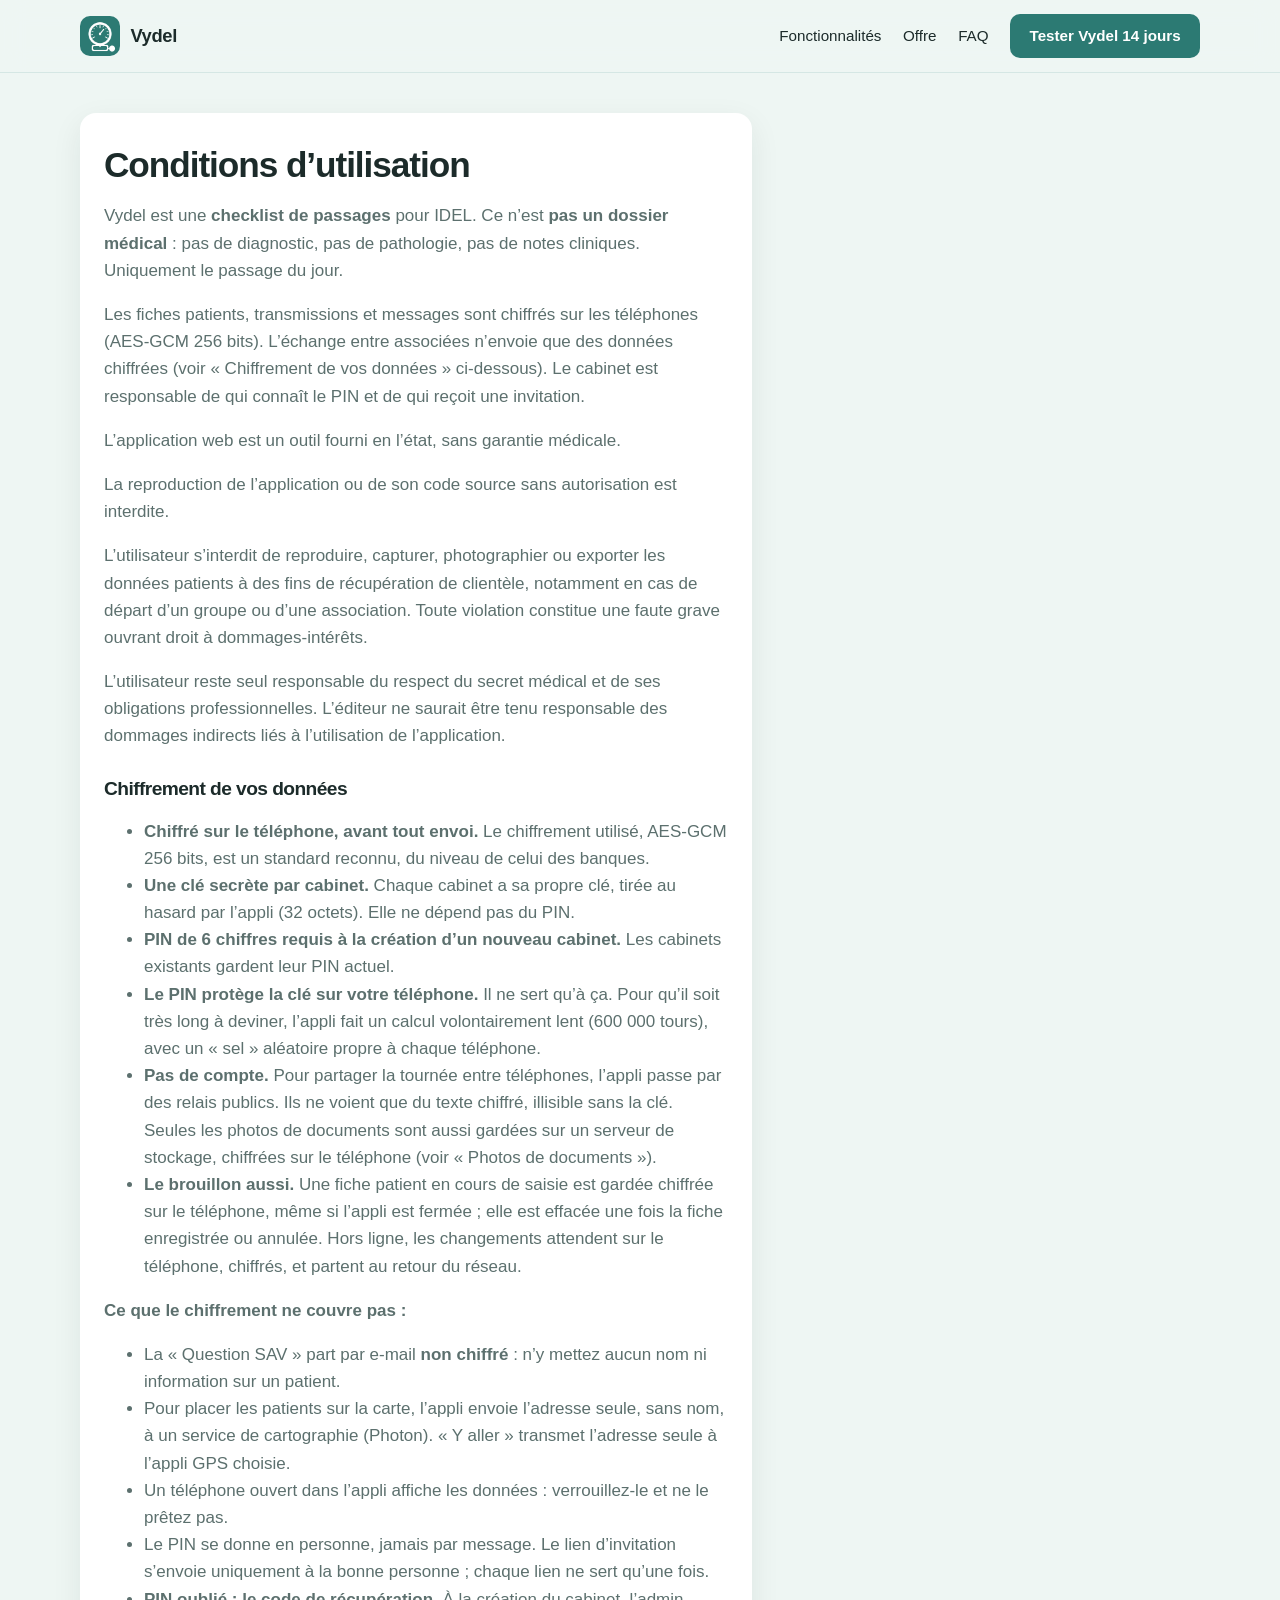
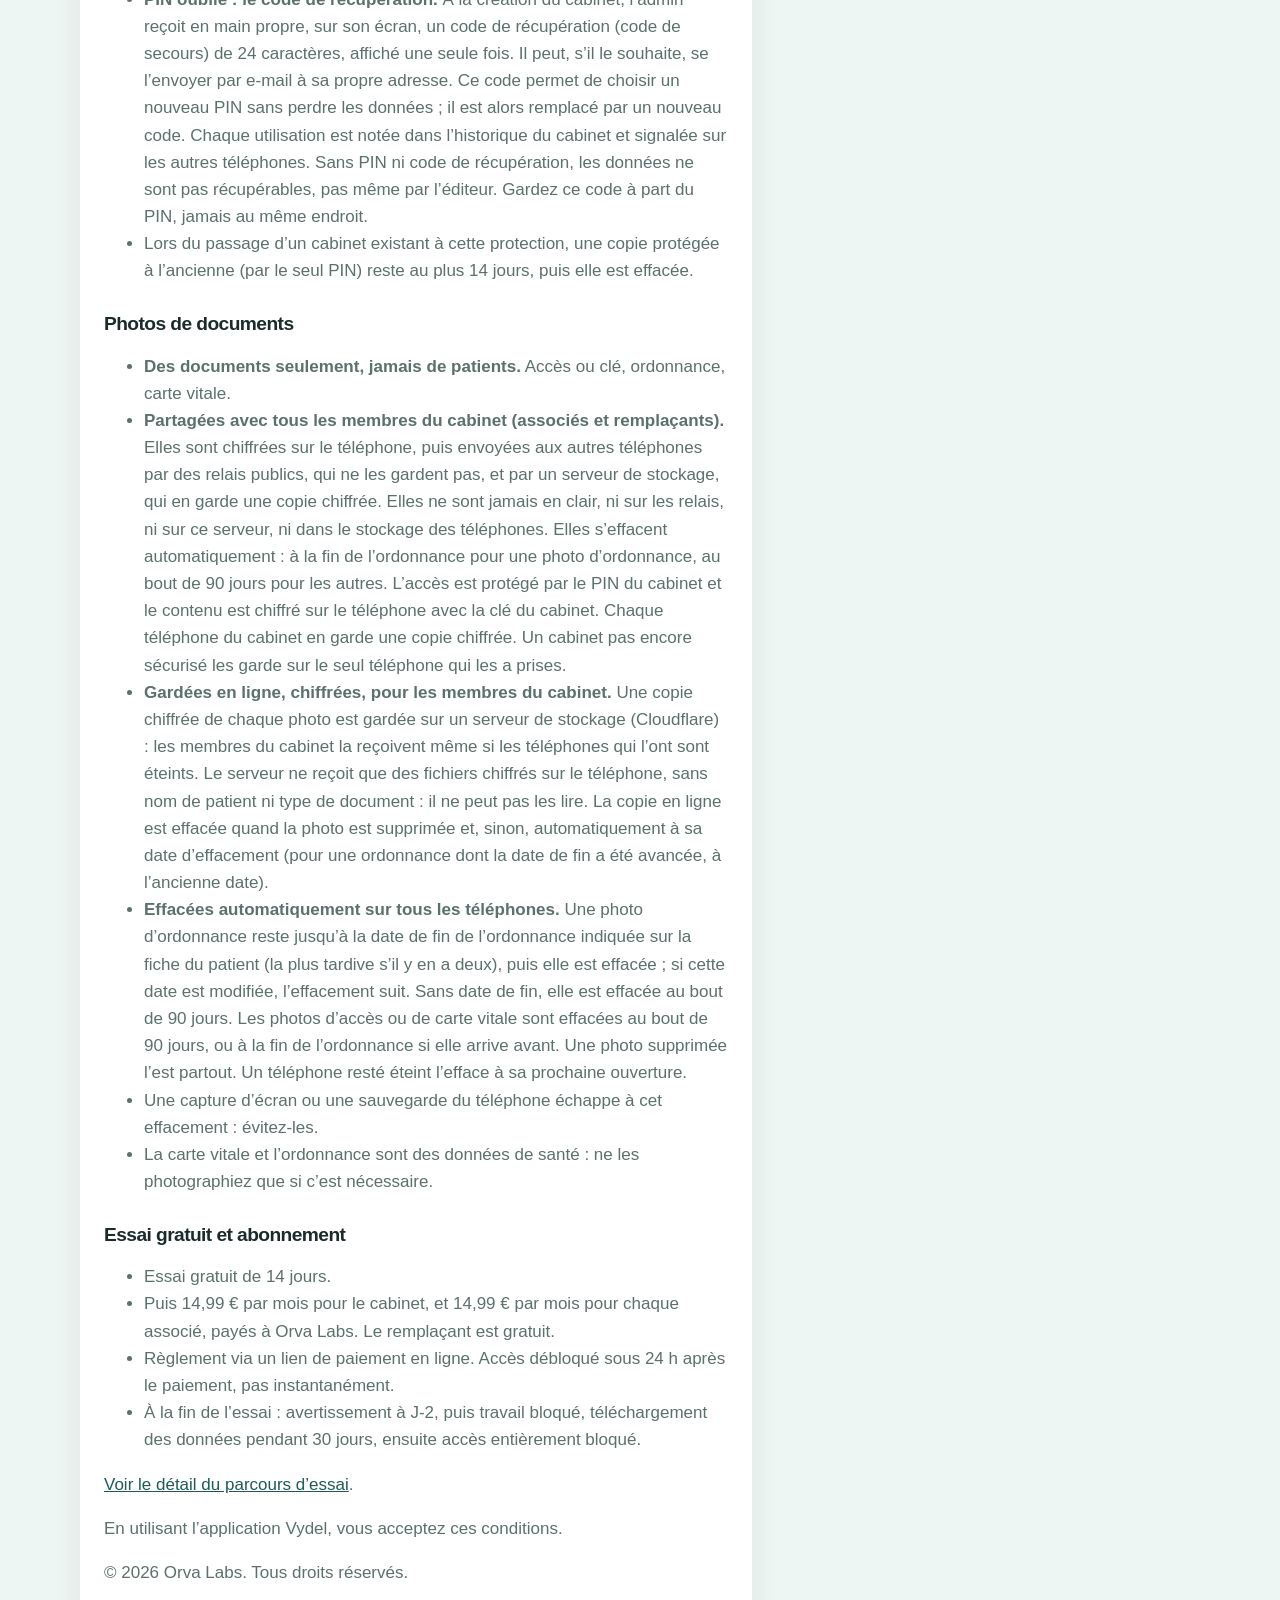
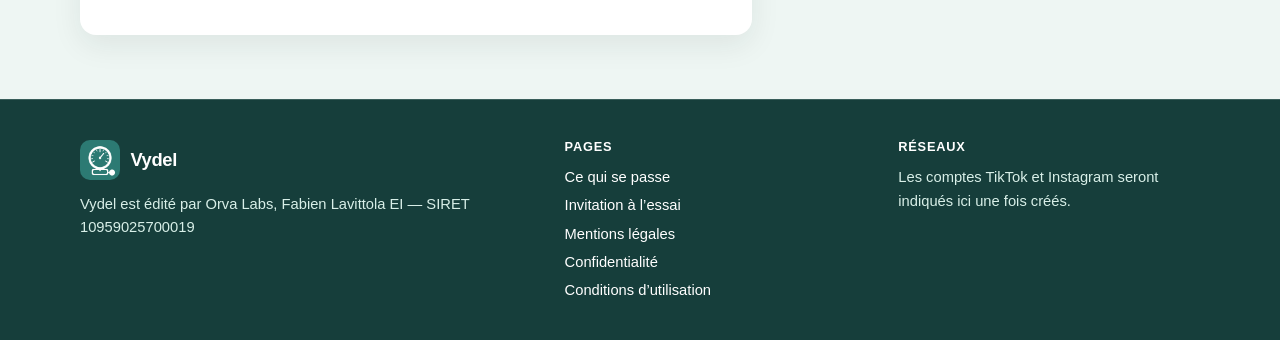
==== cgu.html @ 542b2cca "CGU : texte complet de l’appli (chiffrement, photos de documents) ; section essai/abonnement = offre" ====
<!DOCTYPE html>
<html lang="fr">
<head>
  <meta charset="utf-8">
  <meta name="viewport" content="width=device-width, initial-scale=1">
  <title>Conditions d’utilisation — Vydel</title>
  <meta name="description" content="Conditions d’utilisation de Vydel : ce qu’est l’application (pas un dossier médical), chiffrement, photos de documents, essai gratuit de 14 jours et abonnement.">
  <meta name="theme-color" content="#2C7A73">
  <link rel="canonical" href="https://vydel.fr/cgu.html">
  <link rel="icon" href="images/favicon.ico" sizes="any">
  <link rel="icon" type="image/png" sizes="32x32" href="images/favicon-32.png">
  <link rel="apple-touch-icon" href="images/apple-touch-icon.png">
  <link rel="manifest" href="site.webmanifest">
  <meta property="og:type" content="website">
  <meta property="og:site_name" content="Vydel">
  <meta property="og:title" content="Conditions d’utilisation — Vydel">
  <meta property="og:description" content="Conditions d’utilisation de Vydel : ce qu’est l’application (pas un dossier médical), chiffrement, photos de documents, essai gratuit de 14 jours et abonnement.">
  <meta property="og:url" content="https://vydel.fr/cgu.html">
  <meta property="og:image" content="https://vydel.fr/images/og-image.png">
  <meta property="og:locale" content="fr_FR">
  <meta name="twitter:card" content="summary_large_image">
  <meta name="twitter:title" content="Conditions d’utilisation — Vydel">
  <meta name="twitter:description" content="Conditions d’utilisation de Vydel : ce qu’est l’application (pas un dossier médical), chiffrement, photos de documents, essai gratuit de 14 jours et abonnement.">
  <meta name="twitter:image" content="https://vydel.fr/images/og-image.png">
  <link rel="stylesheet" href="css/styles.css">
</head>
<body>
  <a class="skip" href="#contenu">Aller au contenu</a>
  <header class="site-header">
    <div class="wrap header-inner">
      <a class="brand" href="/">
        <img src="images/logo-vydel.png" width="40" height="40" alt="Logo Vydel">
        <span>Vydel</span>
      </a>
      <input type="checkbox" id="nav-toggle" class="nav-toggle" autocomplete="off">
      <label class="nav-burger" for="nav-toggle" aria-label="Ouvrir le menu"><span></span><span></span><span></span></label>
      <nav class="site-nav" aria-label="Navigation principale">
        <a href="/#fonctions">Fonctionnalités</a>
        <a href="/#offre">Offre</a>
        <a href="/#faq">FAQ</a>
        <a class="btn" href="https://app.vydel.fr/" data-vydel-app>Tester Vydel 14 jours</a>
      </nav>
    </div>
  </header>

  <main id="contenu" class="legal">
    <div class="wrap">
      <article class="legal-body">
        <h1>Conditions d’utilisation</h1>
        <p>Vydel est une <strong>checklist de passages</strong> pour IDEL. Ce n’est <strong>pas un dossier médical</strong> : pas de diagnostic, pas de pathologie, pas de notes cliniques. Uniquement le passage du jour.</p>
        <p>Les fiches patients, transmissions et messages sont chiffrés sur les téléphones (AES-GCM 256 bits). L’échange entre associées n’envoie que des données chiffrées (voir « Chiffrement de vos données » ci-dessous). Le cabinet est responsable de qui connaît le PIN et de qui reçoit une invitation.</p>
        <p>L’application web est un outil fourni en l’état, sans garantie médicale.</p>
        <p>La reproduction de l’application ou de son code source sans autorisation est interdite.</p>
        <p>L’utilisateur s’interdit de reproduire, capturer, photographier ou exporter les données patients à des fins de récupération de clientèle, notamment en cas de départ d’un groupe ou d’une association. Toute violation constitue une faute grave ouvrant droit à dommages-intérêts.</p>
        <p>L’utilisateur reste seul responsable du respect du secret médical et de ses obligations professionnelles. L’éditeur ne saurait être tenu responsable des dommages indirects liés à l’utilisation de l’application.</p>
        <h2 id="cgu-chiffrement">Chiffrement de vos données</h2>
        <ul>
          <li><strong>Chiffré sur le téléphone, avant tout envoi.</strong> Le chiffrement utilisé, AES-GCM 256 bits, est un standard reconnu, du niveau de celui des banques.</li>
          <li><strong>Une clé secrète par cabinet.</strong> Chaque cabinet a sa propre clé, tirée au hasard par l’appli (32 octets). Elle ne dépend pas du PIN.</li>
          <li id="cgu-pin-6"><strong>PIN de 6 chiffres requis à la création d’un nouveau cabinet.</strong> Les cabinets existants gardent leur PIN actuel.</li>
          <li><strong>Le PIN protège la clé sur votre téléphone.</strong> Il ne sert qu’à ça. Pour qu’il soit très long à deviner, l’appli fait un calcul volontairement lent (600 000 tours), avec un « sel » aléatoire propre à chaque téléphone.</li>
          <li><strong>Pas de compte.</strong> Pour partager la tournée entre téléphones, l’appli passe par des relais publics. Ils ne voient que du texte chiffré, illisible sans la clé. Seules les photos de documents sont aussi gardées sur un serveur de stockage, chiffrées sur le téléphone (voir « Photos de documents »).</li>
          <li><strong>Le brouillon aussi.</strong> Une fiche patient en cours de saisie est gardée chiffrée sur le téléphone, même si l’appli est fermée ; elle est effacée une fois la fiche enregistrée ou annulée. Hors ligne, les changements attendent sur le téléphone, chiffrés, et partent au retour du réseau.</li>
        </ul>
        <p><strong>Ce que le chiffrement ne couvre pas :</strong></p>
        <ul>
          <li>La « Question SAV » part par e-mail <strong>non chiffré</strong> : n’y mettez aucun nom ni information sur un patient.</li>
          <li>Pour placer les patients sur la carte, l’appli envoie l’adresse seule, sans nom, à un service de cartographie (Photon). « Y aller » transmet l’adresse seule à l’appli GPS choisie.</li>
          <li>Un téléphone ouvert dans l’appli affiche les données : verrouillez-le et ne le prêtez pas.</li>
          <li>Le PIN se donne en personne, jamais par message. Le lien d’invitation s’envoie uniquement à la bonne personne ; chaque lien ne sert qu’une fois.</li>
          <li><strong>PIN oublié : le code de récupération.</strong> À la création du cabinet, l’admin reçoit en main propre, sur son écran, un code de récupération (code de secours) de 24 caractères, affiché une seule fois. Il peut, s’il le souhaite, se l’envoyer par e-mail à sa propre adresse. Ce code permet de choisir un nouveau PIN sans perdre les données ; il est alors remplacé par un nouveau code. Chaque utilisation est notée dans l’historique du cabinet et signalée sur les autres téléphones. Sans PIN ni code de récupération, les données ne sont pas récupérables, pas même par l’éditeur. Gardez ce code à part du PIN, jamais au même endroit.</li>
          <li>Lors du passage d’un cabinet existant à cette protection, une copie protégée à l’ancienne (par le seul PIN) reste au plus 14 jours, puis elle est effacée.</li>
        </ul>
        <h2 id="cgu-photos">Photos de documents</h2>
        <ul>
          <li><strong>Des documents seulement, jamais de patients.</strong> Accès ou clé, ordonnance, carte vitale.</li>
          <li id="cgu-photos-partage"><strong>Partagées avec tous les membres du cabinet (associés et remplaçants).</strong> Elles sont chiffrées sur le téléphone, puis envoyées aux autres téléphones par des relais publics, qui ne les gardent pas, et par un serveur de stockage, qui en garde une copie chiffrée. Elles ne sont jamais en clair, ni sur les relais, ni sur ce serveur, ni dans le stockage des téléphones. Elles s’effacent automatiquement : à la fin de l’ordonnance pour une photo d’ordonnance, au bout de 90 jours pour les autres. L’accès est protégé par le PIN du cabinet et le contenu est chiffré sur le téléphone avec la clé du cabinet. Chaque téléphone du cabinet en garde une copie chiffrée. Un cabinet pas encore sécurisé les garde sur le seul téléphone qui les a prises.</li>
          <li><strong>Gardées en ligne, chiffrées, pour les membres du cabinet.</strong> Une copie chiffrée de chaque photo est gardée sur un serveur de stockage (Cloudflare) : les membres du cabinet la reçoivent même si les téléphones qui l’ont sont éteints. Le serveur ne reçoit que des fichiers chiffrés sur le téléphone, sans nom de patient ni type de document : il ne peut pas les lire. La copie en ligne est effacée quand la photo est supprimée et, sinon, automatiquement à sa date d’effacement (pour une ordonnance dont la date de fin a été avancée, à l’ancienne date).</li>
          <li><strong>Effacées automatiquement sur tous les téléphones.</strong> Une photo d’ordonnance reste jusqu’à la date de fin de l’ordonnance indiquée sur la fiche du patient (la plus tardive s’il y en a deux), puis elle est effacée ; si cette date est modifiée, l’effacement suit. Sans date de fin, elle est effacée au bout de 90 jours. Les photos d’accès ou de carte vitale sont effacées au bout de 90 jours, ou à la fin de l’ordonnance si elle arrive avant. Une photo supprimée l’est partout. Un téléphone resté éteint l’efface à sa prochaine ouverture.</li>
          <li>Une capture d’écran ou une sauvegarde du téléphone échappe à cet effacement : évitez-les.</li>
          <li>La carte vitale et l’ordonnance sont des données de santé : ne les photographiez que si c’est nécessaire.</li>
        </ul>
        <h2 id="cgu-essai">Essai gratuit et abonnement</h2>
        <ul>
          <li>Essai gratuit de 14&nbsp;jours.</li>
          <li>Puis 14,99&nbsp;€ par mois pour le cabinet, et 14,99&nbsp;€ par mois pour chaque associé, payés à Orva Labs. Le remplaçant est gratuit.</li>
          <li>Règlement via un lien de paiement en ligne. Accès débloqué sous 24&nbsp;h après le paiement, pas instantanément.</li>
          <li>À la fin de l’essai&nbsp;: avertissement à J-2, puis travail bloqué, téléchargement des données pendant 30&nbsp;jours, ensuite accès entièrement bloqué.</li>
        </ul>
        <p><a href="inscription.html">Voir le détail du parcours d’essai</a>.</p>
        <p>En utilisant l’application Vydel, vous acceptez ces conditions.</p>
        <p>© 2026 Orva Labs. Tous droits réservés.</p>
      </article>
    </div>
  </main>
  <footer class="site-footer">
    <div class="wrap footer-grid">
      <div>
        <a class="brand" href="/">
          <img src="images/logo-vydel.png" width="40" height="40" alt="">
          <span>Vydel</span>
        </a>
        <p class="legal-line">Vydel est édité par Orva Labs, Fabien Lavittola EI — SIRET 10959025700019</p>
      </div>
      <div>
        <h2>Pages</h2>
        <ul>
          <li><a href="inscription.html">Ce qui se passe</a></li>
          <li><a href="essai.html">Invitation à l’essai</a></li>
          <li><a href="mentions-legales.html">Mentions légales</a></li>
          <li><a href="confidentialite.html">Confidentialité</a></li>
          <li><a href="cgu.html">Conditions d’utilisation</a></li>
        </ul>
      </div>
      <div>
        <h2>Réseaux</h2>
        <p class="legal-line">Les comptes TikTok et Instagram seront indiqués ici une fois créés.</p>
      </div>
    </div>
  </footer>
  <script src="js/config.js"></script>
</body>
</html>
---- css/styles.css ----
/* Vydel — site vitrine. Couleurs et typo de la charte. */
:root {
  --teal: #2C7A73;
  --teal-dark: #1F5A55;
  --teal-soft: #E6F3F1;
  --teal-mid: #D8EFE8;
  --bg: #EEF6F3;
  --text: #1C2B2A;
  --grey: #5C706E;
  --white: #ffffff;
  --radius: 16px;
  --radius-sm: 10px;
  --shadow: 0 10px 30px rgba(28, 43, 42, 0.08);
  --font: -apple-system, BlinkMacSystemFont, "Segoe UI", Roboto, "Helvetica Neue", Arial, sans-serif;
  --max: 1120px;
  --header-h: 72px;
}

*, *::before, *::after { box-sizing: border-box; }
html { scroll-behavior: smooth; }
@media (prefers-reduced-motion: reduce) {
  html { scroll-behavior: auto; }
  *, *::before, *::after { animation: none !important; transition: none !important; }
}
body {
  margin: 0;
  font-family: var(--font);
  font-size: 1.0625rem;
  line-height: 1.6;
  color: var(--text);
  background: var(--bg);
  -webkit-font-smoothing: antialiased;
}
img { max-width: 100%; height: auto; display: block; }
a { color: var(--teal-dark); }
a:hover { color: var(--teal); }
:focus-visible {
  outline: 3px solid var(--teal);
  outline-offset: 3px;
}

.skip {
  position: absolute;
  left: 12px;
  top: -48px;
  z-index: 100;
  background: var(--teal-dark);
  color: var(--white);
  padding: 0.5rem 0.9rem;
  border-radius: 8px;
}
.skip:focus { top: 12px; }

.wrap {
  width: min(var(--max), calc(100% - 2rem));
  margin-inline: auto;
}

/* Header */
.site-header {
  position: sticky;
  top: 0;
  z-index: 40;
  background: rgba(238, 246, 243, 0.92);
  backdrop-filter: blur(12px);
  border-bottom: 1px solid rgba(44, 122, 115, 0.12);
}
.header-inner {
  display: flex;
  align-items: center;
  justify-content: space-between;
  gap: 1rem;
  min-height: var(--header-h);
}
.brand {
  display: flex;
  align-items: center;
  gap: 0.65rem;
  text-decoration: none;
  color: var(--text);
  font-weight: 700;
  font-size: 1.15rem;
  letter-spacing: -0.02em;
}
.brand img {
  width: 40px;
  height: 40px;
  border-radius: 10px;
  flex-shrink: 0;
}
.nav-toggle { position: absolute; opacity: 0; pointer-events: none; }
.nav-burger {
  display: none;
  width: 42px;
  height: 42px;
  border: 1px solid rgba(44, 122, 115, 0.25);
  border-radius: 8px;
  background: var(--white);
  cursor: pointer;
  align-items: center;
  justify-content: center;
  flex-direction: column;
  gap: 5px;
}
.nav-burger span {
  display: block;
  width: 18px;
  height: 2px;
  background: var(--text);
  border-radius: 1px;
}
.site-nav {
  display: flex;
  align-items: center;
  gap: 1.35rem;
}
.site-nav a:not(.btn) {
  text-decoration: none;
  color: var(--text);
  font-weight: 500;
  font-size: 0.95rem;
}
.site-nav a:not(.btn):hover { color: var(--teal-dark); }

/* Buttons */
.btn {
  display: inline-flex;
  align-items: center;
  justify-content: center;
  gap: 0.4rem;
  padding: 0.75rem 1.15rem;
  border-radius: var(--radius-sm);
  background: var(--teal);
  color: var(--white) !important;
  text-decoration: none;
  font-weight: 600;
  font-size: 0.95rem;
  border: 1px solid transparent;
  line-height: 1.2;
  transition: background 0.15s ease, transform 0.15s ease;
}
.btn:hover { background: var(--teal-dark); }
.btn-lg { padding: 0.95rem 1.4rem; font-size: 1.05rem; }
.btn-ghost {
  background: transparent;
  color: var(--teal-dark) !important;
  border-color: rgba(44, 122, 115, 0.35);
}
.btn-ghost:hover { background: var(--teal-soft); }
.btn-row { display: flex; flex-wrap: wrap; gap: 0.75rem; align-items: center; }
button.btn {
  font-family: inherit;
  appearance: none;
  -webkit-appearance: none;
}
.btn:disabled,
.btn[disabled] {
  cursor: not-allowed;
  pointer-events: none;
  opacity: 0.75;
  box-shadow: none;
}
.btn:disabled:hover,
.btn[disabled]:hover { background: var(--teal); }
.btn-cover:disabled:hover { background: var(--white); }
body.has-cover .site-header:not(.is-scrolled) .site-nav .btn:disabled:hover {
  background: var(--white);
}
.cta-note {
  margin: 0.75rem 0 0;
  color: var(--grey);
  font-size: 0.92rem;
  max-width: 36rem;
}

/* Hero */
.hero {
  padding: 3.2rem 0 3.5rem;
}
.hero-grid {
  display: grid;
  grid-template-columns: 1.1fr 0.9fr;
  gap: 3rem;
  align-items: center;
}
.eyebrow {
  color: var(--teal-dark);
  font-weight: 650;
  font-size: 0.85rem;
  letter-spacing: 0.06em;
  text-transform: uppercase;
  margin: 0 0 0.8rem;
}
h1, h2, h3 { line-height: 1.15; letter-spacing: -0.03em; margin: 0 0 0.8rem; }
h1 { font-size: clamp(2rem, 5vw, 3.25rem); }
h2 { font-size: clamp(1.45rem, 3vw, 2rem); }
h3 { font-size: 1.15rem; letter-spacing: -0.02em; }
.lead { font-size: 1.15rem; color: var(--grey); margin: 0 0 1.4rem; max-width: 36rem; }

/* Phone mockup (illustration CSS, pas une capture de production) */
.mockup {
  justify-self: center;
  width: min(100%, 300px);
}
.phone {
  background: var(--white);
  border-radius: 32px;
  padding: 12px;
  box-shadow: var(--shadow), 0 0 0 1px rgba(31, 90, 85, 0.08);
}
.phone-screen {
  background: var(--bg);
  border-radius: 22px;
  overflow: hidden;
  min-height: 460px;
}
.phone-bar {
  background: var(--teal);
  color: var(--white);
  padding: 1.1rem 1.15rem 0.95rem;
}
.phone-bar strong { display: block; font-size: 1rem; }
.phone-bar span { font-size: 0.8rem; opacity: 0.85; }
.visit-list { list-style: none; margin: 0; padding: 0.7rem; display: grid; gap: 0.55rem; }
.visit-list li {
  background: var(--white);
  border-radius: 12px;
  padding: 0.7rem 0.85rem;
  display: grid;
  grid-template-columns: auto 1fr;
  gap: 0.7rem;
  align-items: center;
  box-shadow: 0 1px 2px rgba(28, 43, 42, 0.04);
}
.visit-list time {
  font-variant-numeric: tabular-nums;
  font-weight: 650;
  color: var(--teal-dark);
  font-size: 0.85rem;
}
.visit-list small { display: block; color: var(--grey); font-size: 0.78rem; }
.visit-note {
  margin: 0 0.7rem 0.9rem;
  background: var(--teal-soft);
  border-radius: 12px;
  padding: 0.75rem 0.85rem;
  font-size: 0.88rem;
}
.visit-note strong { display: block; color: var(--teal-dark); font-size: 0.78rem; text-transform: uppercase; letter-spacing: 0.04em; }
.caption-mute {
  margin: 0.7rem 0 0;
  text-align: center;
  color: var(--grey);
  font-size: 0.8rem;
}

/* Sections */
section { padding: 3.75rem 0; }
.section-alt { background: var(--white); }
.section-teal { background: var(--teal-dark); color: var(--white); }
.section-teal h2, .section-teal a { color: var(--white); }
.section-teal .lead, .section-teal .cta-note { color: var(--teal-mid); }
.intro { max-width: 40rem; margin: 0 0 2rem; color: var(--grey); }
.center { text-align: center; }
.center .intro, .center .lead { margin-inline: auto; }

.grid-2, .grid-3, .grid-4 {
  display: grid;
  gap: 1rem;
}
.grid-2 { grid-template-columns: repeat(2, 1fr); }
.grid-3 { grid-template-columns: repeat(3, 1fr); }
.grid-4 { grid-template-columns: repeat(4, 1fr); }

.card, .step, .price-card, .not-card {
  background: var(--white);
  border-radius: var(--radius);
  padding: 1.35rem 1.3rem 1.4rem;
  box-shadow: var(--shadow);
  border: 1px solid rgba(44, 122, 115, 0.08);
}
.section-alt .card { background: var(--bg); box-shadow: none; }
.icon-badge {
  width: 42px;
  height: 42px;
  border-radius: 12px;
  background: var(--teal-soft);
  color: var(--teal-dark);
  display: grid;
  place-items: center;
  margin-bottom: 0.85rem;
}
.icon-badge svg { width: 22px; height: 22px; fill: none; stroke: currentColor; stroke-width: 1.8; stroke-linecap: round; stroke-linejoin: round; }
.card p, .step p, .not-card p { margin: 0; color: var(--grey); }
.card h3, .step h3, .not-card h3 { margin-bottom: 0.4rem; }

.step { position: relative; padding-top: 1.5rem; }
.step-num {
  display: inline-flex;
  align-items: center;
  justify-content: center;
  width: 28px;
  height: 28px;
  border-radius: 50%;
  background: var(--teal);
  color: var(--white);
  font-weight: 700;
  font-size: 0.85rem;
  margin-bottom: 0.7rem;
}

.not-list { display: grid; gap: 0.8rem; }
.not-card { background: var(--teal-soft); box-shadow: none; border: 0; }
.not-card h3 { color: var(--teal-dark); }

/* Pricing */
.price-card {
  padding: 1.8rem 1.5rem;
}
.price-card.featured {
  background: var(--teal);
  color: var(--white);
  border: 0;
}
.price-card.featured p, .price-card.featured li { color: var(--teal-mid); }
.price-amount {
  font-size: 2.4rem;
  font-weight: 750;
  letter-spacing: -0.04em;
  line-height: 1;
  margin: 0.3rem 0 0.2rem;
}
.price-amount span { font-size: 1rem; font-weight: 600; letter-spacing: 0; }
.price-card ul { margin: 1rem 0 0; padding: 0 0 0 1.1rem; }
.price-card li { margin: 0.35rem 0; }
.fine {
  font-size: 0.92rem;
  color: var(--grey);
  margin: 1.25rem 0 0;
  max-width: 46rem;
}
.fine-box {
  background: var(--teal-soft);
  border-radius: var(--radius);
  padding: 1.2rem 1.3rem;
  margin-top: 1.5rem;
}
.fine-box h3 { margin-bottom: 0.5rem; }
.fine-box p { margin: 0.4rem 0 0; color: var(--grey); }

/* Privacy caution */
.privacy-box {
  background: var(--white);
  border-left: 4px solid var(--teal);
  border-radius: 0 var(--radius-sm) var(--radius-sm) 0;
  padding: 1.2rem 1.3rem;
  max-width: 46rem;
}
.privacy-box p { margin: 0 0 0.75rem; color: var(--grey); }
.privacy-box p:last-child { margin-bottom: 0; }

/* FAQ */
.faq { display: grid; gap: 0.65rem; max-width: 46rem; margin: 0 auto; }
.faq details {
  background: var(--white);
  border-radius: 12px;
  border: 1px solid rgba(44, 122, 115, 0.1);
  padding: 0.15rem 1rem;
}
.faq summary {
  cursor: pointer;
  font-weight: 650;
  padding: 0.9rem 0;
  list-style: none;
}
.faq summary::-webkit-details-marker { display: none; }
.faq summary::after {
  content: "+";
  float: right;
  color: var(--teal);
  font-weight: 700;
}
.faq details[open] summary::after { content: "–"; }
.faq details p { margin: 0 0 1rem; color: var(--grey); }

/* Footer */
.site-footer {
  background: #163e3b;
  color: var(--teal-mid);
  padding: 2.5rem 0 2rem;
  font-size: 0.92rem;
}
.site-footer a { color: var(--white); text-decoration: none; }
.site-footer a:hover { text-decoration: underline; }
.footer-grid {
  display: grid;
  grid-template-columns: 1.5fr 1fr 1fr;
  gap: 2rem;
}
.site-footer .brand { color: var(--white); margin-bottom: 0.8rem; }
.site-footer .legal-line { margin: 0.6rem 0 0; max-width: 28rem; }
.site-footer h2 {
  color: var(--white);
  font-size: 0.8rem;
  letter-spacing: 0.06em;
  text-transform: uppercase;
  margin: 0 0 0.7rem;
}
.site-footer ul { list-style: none; margin: 0; padding: 0; }
.site-footer li { margin: 0.3rem 0; }
.todo-handle { opacity: 0.8; font-size: 0.82rem; }

/* Legal pages */
.legal {
  padding: 2.5rem 0 4rem;
}
.legal-body {
  max-width: 42rem;
  background: var(--white);
  border-radius: var(--radius);
  padding: 2rem 1.5rem;
  box-shadow: var(--shadow);
}
.legal-body h1 { font-size: clamp(1.7rem, 3vw, 2.2rem); }
.legal-body h2 { font-size: 1.2rem; margin-top: 1.8rem; }
.legal-body p, .legal-body li { color: var(--grey); }
.todo-field, .to-validate {
  background: #fff8e6;
  border: 1px dashed #c4a15a;
  border-radius: 8px;
  padding: 0.15rem 0.4rem;
  color: #6a5220;
  font-style: normal;
}
.page-hero-mini { padding: 2.2rem 0 0; }

/* Invite / inscription */
.flow { display: grid; gap: 0.8rem; margin: 1.5rem 0 2rem; }
.flow-item {
  display: grid;
  grid-template-columns: auto 1fr;
  gap: 0.9rem;
  align-items: start;
  background: var(--white);
  border-radius: var(--radius);
  padding: 1rem 1.1rem;
  box-shadow: var(--shadow);
}
.flow-item p { margin: 0; color: var(--grey); }

/* Responsive */
@media (max-width: 900px) {
  .hero-grid, .grid-4, .footer-grid { grid-template-columns: 1fr; }
  .grid-3 { grid-template-columns: 1fr; }
  .grid-2 { grid-template-columns: 1fr; }
  .hero { padding-top: 2rem; }
  .nav-burger { display: flex; }
  .site-nav {
    display: none;
    position: absolute;
    top: var(--header-h);
    left: 0;
    right: 0;
    background: var(--bg);
    border-bottom: 1px solid rgba(44, 122, 115, 0.12);
    flex-direction: column;
    align-items: stretch;
    padding: 0.8rem 1rem 1.1rem;
    gap: 0.5rem;
  }
  .nav-toggle:checked ~ .site-nav { display: flex; }
  .site-nav .btn { width: 100%; }
  .header-inner { position: relative; }
}
@media (min-width: 701px) and (max-width: 900px) {
  .grid-2 { grid-template-columns: 1fr 1fr; }
}

/* Aperçu multi-cabinet (pas encore en ligne) */
.is-hidden { display: none !important; }
.badge-soon {
  display: inline-block;
  background: var(--teal);
  color: var(--white);
  font-size: 0.72rem;
  font-weight: 700;
  letter-spacing: 0.06em;
  text-transform: uppercase;
  padding: 0.22rem 0.55rem;
  border-radius: 999px;
  margin-right: 0.45rem;
  vertical-align: 0.1em;
}
.shot-scroll {
  display: grid;
  grid-auto-flow: column;
  grid-auto-columns: minmax(200px, 230px);
  gap: 1.15rem;
  overflow-x: auto;
  scroll-snap-type: x mandatory;
  padding: 0.35rem 0 1.1rem;
  -webkit-overflow-scrolling: touch;
}
.shot-scroll figure { margin: 0; scroll-snap-align: start; }
.shot-frame {
  background: var(--white);
  border-radius: 28px;
  padding: 8px;
  box-shadow: var(--shadow);
  border: 1px solid rgba(44, 122, 115, 0.1);
}
.shot-frame img {
  width: 100%;
  height: auto;
  aspect-ratio: 780 / 1688;
  object-fit: cover;
  object-position: top center;
  border-radius: 20px;
  background: var(--teal-soft);
}
.shot-scroll figcaption {
  font-size: 0.88rem;
  color: var(--grey);
  margin-top: 0.7rem;
  line-height: 1.45;
}
.shot-scroll figcaption strong {
  display: block;
  color: var(--text);
  font-size: 0.8rem;
  margin-bottom: 0.2rem;
}
.apercu-aside {
  background: var(--teal-soft);
  border-radius: var(--radius);
  padding: 1rem 1.15rem;
  color: var(--grey);
  margin: 0 0 1.5rem;
  max-width: 46rem;
}
.apercu-aside p { margin: 0; }
.scroll-hint { font-size: 0.85rem; color: var(--grey); margin: 0 0 0.8rem; }

@media (min-width: 901px) {
  .shot-scroll {
    display: grid;
    grid-template-columns: repeat(4, 1fr);
    grid-auto-flow: row;
    grid-auto-columns: unset;
    overflow: visible;
    scroll-snap-type: none;
  }
  .scroll-hint { display: none; }
}
.site-footer { border-top: 1px solid rgba(216, 239, 232, 0.18); }


/* Couverture pleine largeur — accueil uniquement */
.cover {
  --cover-ink: #ffffff;
  --cover-muted: #D8EFE8;
  box-sizing: border-box;
  min-height: 100vh;
  min-height: 100svh;
  margin: 0;
  padding: 0;
  display: flex;
  align-items: center;
  justify-content: center;
  background:
    radial-gradient(ellipse at 50% 42%, #3a8f87 0%, #2C7A73 48%, #1F5A55 100%);
  color: var(--cover-ink);
  text-align: center;
}
body.has-cover .cover {
  margin-top: calc(-1 * var(--header-h));
  padding: calc(var(--header-h) + 1.2rem) 1.25rem 2.4rem;
}
.cover-inner {
  width: min(44rem, 100%);
  display: flex;
  flex-direction: column;
  align-items: center;
}
.cover-eyebrow {
  margin: 0 0 1.15rem;
  color: var(--cover-muted);
  font-weight: 650;
  font-size: 0.82rem;
  letter-spacing: 0.1em;
  text-transform: uppercase;
}
.cover-logo {
  width: 176px;
  height: 176px;
  border-radius: 38px;
  box-shadow: 0 18px 40px rgba(15, 40, 38, 0.28);
}
.cover-name {
  margin: 1.15rem 0 0.55rem;
  font-size: clamp(3.4rem, 11vw, 6.1rem);
  font-weight: 750;
  letter-spacing: -0.045em;
  line-height: 0.95;
  color: var(--cover-ink);
}
.cover h1 {
  margin: 0 0 1.7rem;
  font-size: clamp(1.45rem, 4.2vw, 2.35rem);
  font-weight: 550;
  letter-spacing: -0.025em;
  line-height: 1.25;
  color: var(--cover-ink);
  max-width: 18.5em;
  text-wrap: balance;
}
.cover-actions { justify-content: center; }
.btn-cover {
  background: var(--white);
  color: var(--teal-dark) !important;
}
.btn-cover:hover { background: var(--teal-mid); }
.btn-cover-ghost {
  background: transparent;
  color: var(--white) !important;
  border-color: rgba(255, 255, 255, 0.55);
}
.btn-cover-ghost:hover { background: rgba(255, 255, 255, 0.12); }

body.has-cover .site-header {
  background: transparent;
  border-bottom-color: transparent;
  backdrop-filter: none;
}
body.has-cover .site-header:not(.is-scrolled) .brand { color: var(--white); }
body.has-cover .site-header:not(.is-scrolled) .brand img {
  box-shadow: 0 6px 16px rgba(0, 0, 0, 0.22);
}
body.has-cover .site-header:not(.is-scrolled) .site-nav a:not(.btn) { color: var(--white); }
body.has-cover .site-header:not(.is-scrolled) .site-nav a:not(.btn):hover { color: var(--teal-mid); }
body.has-cover .site-header:not(.is-scrolled) .site-nav .btn {
  background: var(--white);
  color: var(--teal-dark) !important;
}
body.has-cover .site-header:not(.is-scrolled) .site-nav .btn:hover { background: var(--teal-mid); }
body.has-cover .site-header:not(.is-scrolled) .nav-burger {
  background: rgba(255, 255, 255, 0.14);
  border-color: rgba(255, 255, 255, 0.4);
}
body.has-cover .site-header:not(.is-scrolled) .nav-burger span { background: var(--white); }
body.has-cover .site-header.is-scrolled {
  background: rgba(238, 246, 243, 0.92);
  border-bottom-color: rgba(44, 122, 115, 0.12);
  backdrop-filter: blur(12px);
}

@media (max-width: 900px) {
  .cover-logo { width: 112px; height: 112px; border-radius: 26px; }
  .cover-name { margin-top: 0.95rem; }
  .cover h1 { margin-bottom: 1.35rem; }
  body.has-cover .site-header:not(.is-scrolled) .site-nav a:not(.btn) { color: var(--text); }
  body.has-cover .site-header:not(.is-scrolled) .site-nav a:not(.btn):hover { color: var(--teal-dark); }
  body.has-cover .site-header:not(.is-scrolled) .site-nav .btn {
    background: var(--teal);
    color: var(--white) !important;
  }
}
@media (max-height: 700px) {
  .cover-logo { width: 96px; height: 96px; border-radius: 22px; }
  .cover-eyebrow { margin-bottom: 0.7rem; }
  .cover-name { font-size: clamp(2.6rem, 10vw, 4.2rem); margin: 0.7rem 0 0.4rem; }
  .cover h1 { font-size: clamp(1.3rem, 4vw, 1.7rem); margin-bottom: 1.1rem; }
}
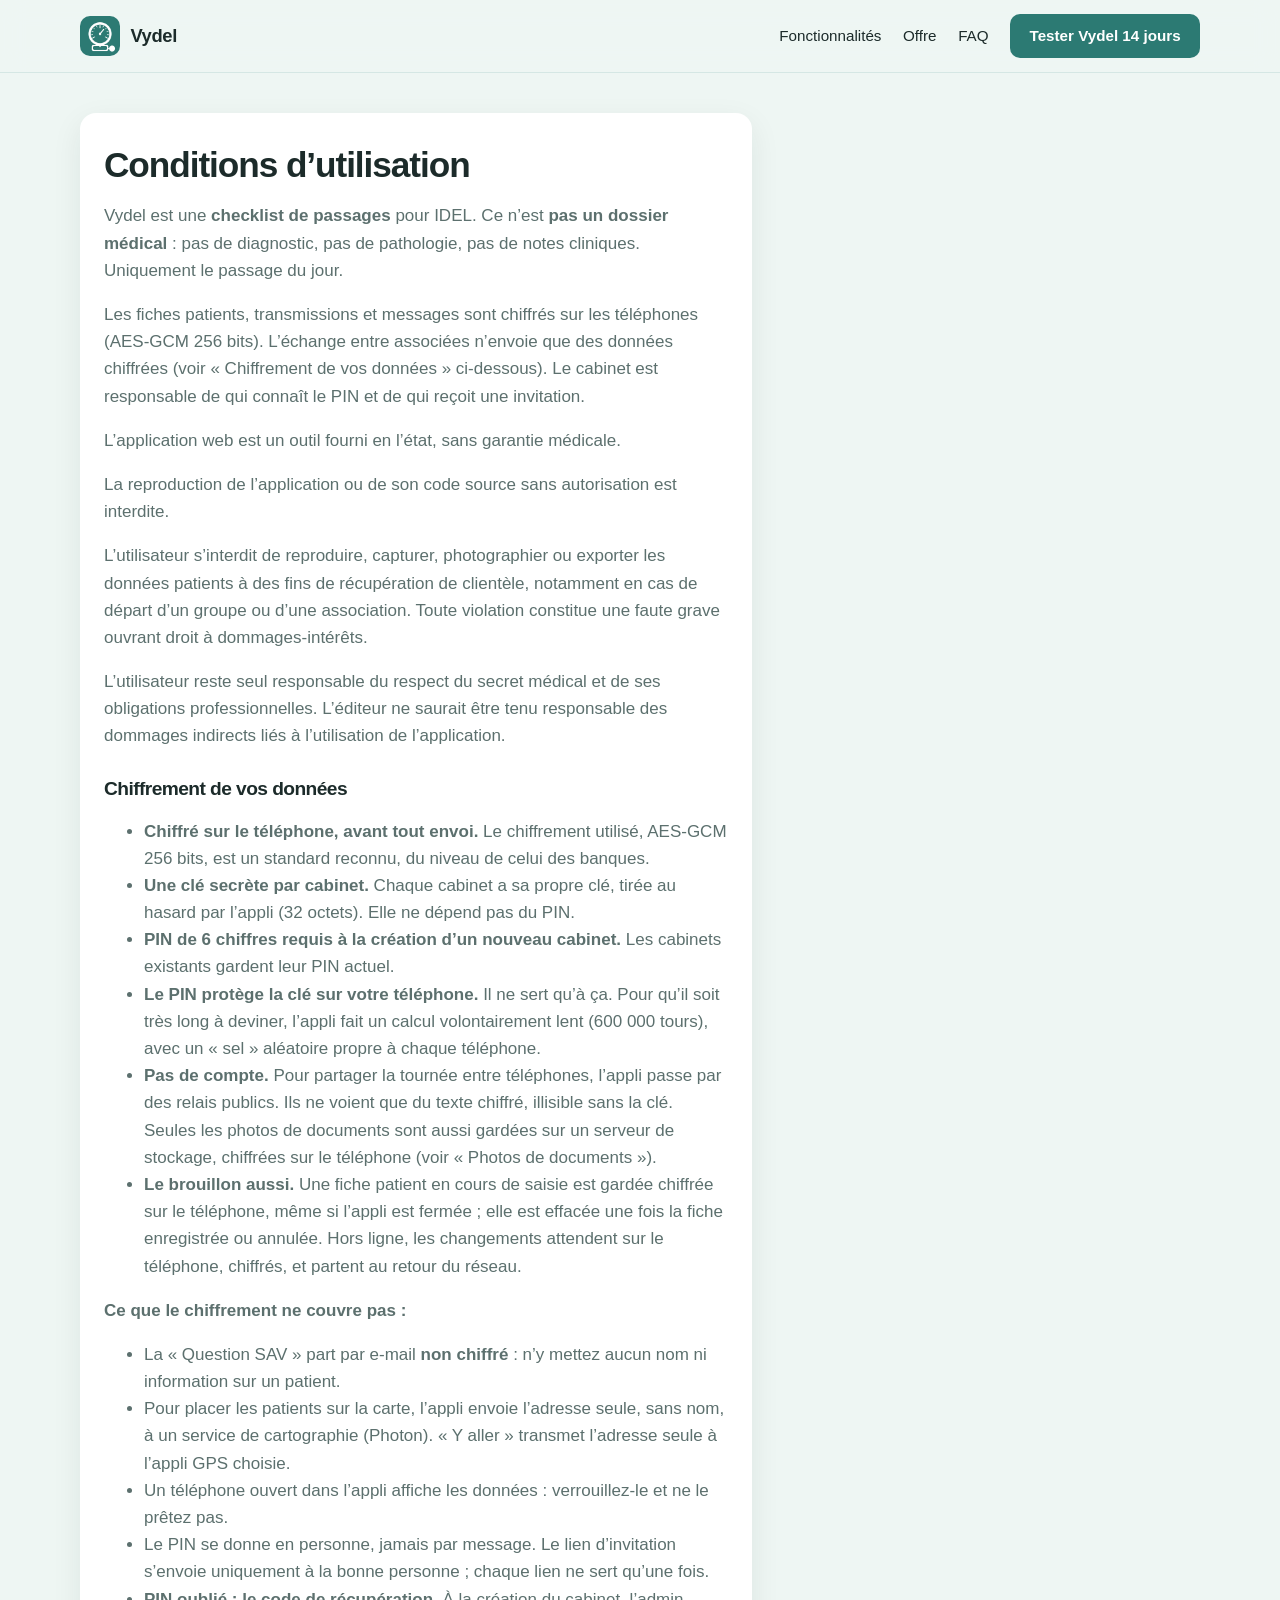
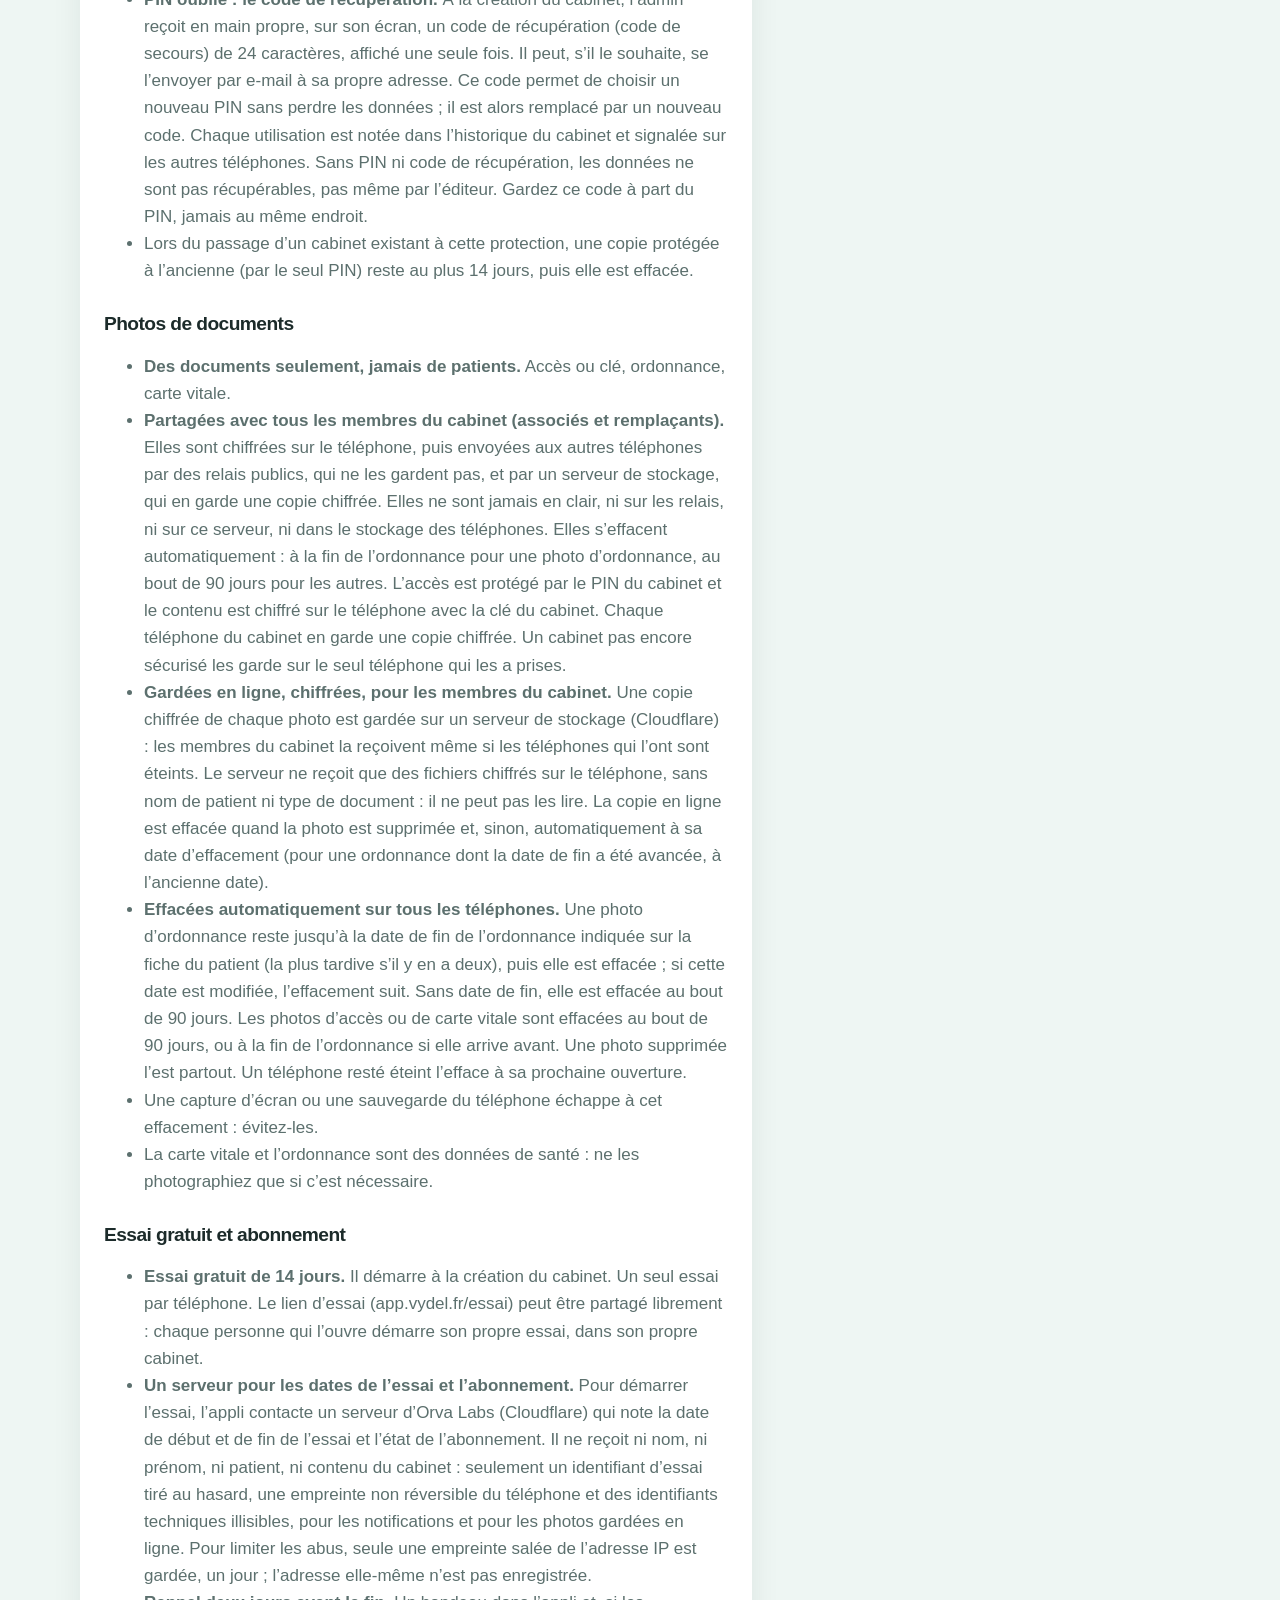
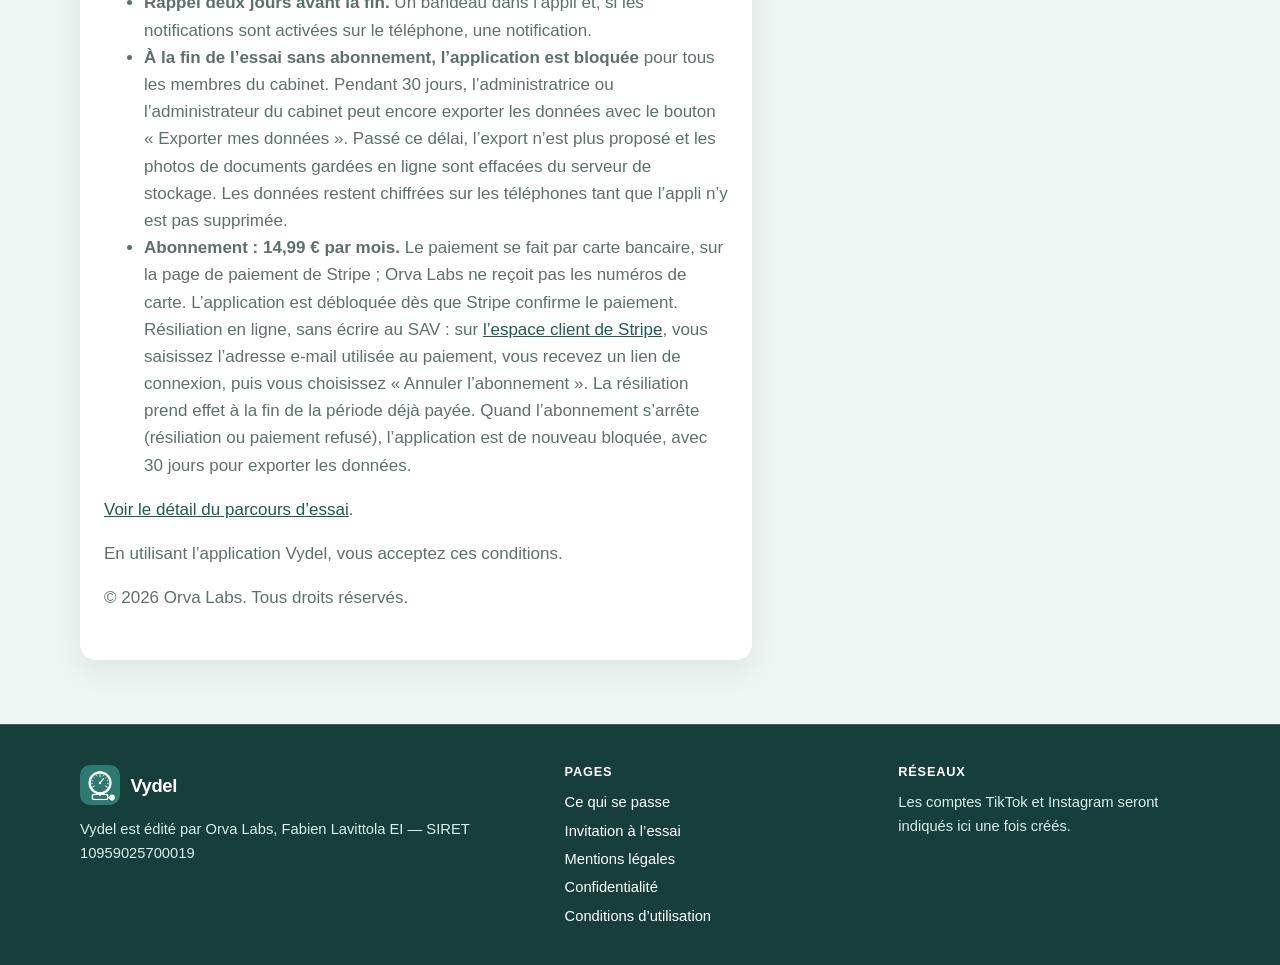
==== commit 402c818a: "CGU : section « Essai gratuit et abonnement » de l’appli essai-final (1.99.10-app), résiliation via " ====
--- a/cgu.html
+++ b/cgu.html
@@ -82,10 +82,11 @@
         </ul>
         <h2 id="cgu-essai">Essai gratuit et abonnement</h2>
         <ul>
-          <li>Essai gratuit de 14&nbsp;jours.</li>
-          <li>Puis 14,99&nbsp;€ par mois pour le cabinet, et 14,99&nbsp;€ par mois pour chaque associé, payés à Orva Labs. Le remplaçant est gratuit.</li>
-          <li>Règlement via un lien de paiement en ligne. Accès débloqué sous 24&nbsp;h après le paiement, pas instantanément.</li>
-          <li>À la fin de l’essai&nbsp;: avertissement à J-2, puis travail bloqué, téléchargement des données pendant 30&nbsp;jours, ensuite accès entièrement bloqué.</li>
+          <li id="cgu-essai-14"><strong>Essai gratuit de 14 jours.</strong> Il démarre à la création du cabinet. Un seul essai par téléphone. Le lien d’essai (app.vydel.fr/essai) peut être partagé librement : chaque personne qui l’ouvre démarre son propre essai, dans son propre cabinet.</li>
+          <li id="cgu-essai-serveur"><strong>Un serveur pour les dates de l’essai et l’abonnement.</strong> Pour démarrer l’essai, l’appli contacte un serveur d’Orva Labs (Cloudflare) qui note la date de début et de fin de l’essai et l’état de l’abonnement. Il ne reçoit ni nom, ni prénom, ni patient, ni contenu du cabinet : seulement un identifiant d’essai tiré au hasard, une empreinte non réversible du téléphone et des identifiants techniques illisibles, pour les notifications et pour les photos gardées en ligne. Pour limiter les abus, seule une empreinte salée de l’adresse IP est gardée, un jour ; l’adresse elle-même n’est pas enregistrée.</li>
+          <li id="cgu-essai-rappel"><strong>Rappel deux jours avant la fin.</strong> Un bandeau dans l’appli et, si les notifications sont activées sur le téléphone, une notification.</li>
+          <li id="cgu-essai-blocage"><strong>À la fin de l’essai sans abonnement, l’application est bloquée</strong> pour tous les membres du cabinet. Pendant 30 jours, l’administratrice ou l’administrateur du cabinet peut encore exporter les données avec le bouton « Exporter mes données ». Passé ce délai, l’export n’est plus proposé et les photos de documents gardées en ligne sont effacées du serveur de stockage. Les données restent chiffrées sur les téléphones tant que l’appli n’y est pas supprimée.</li>
+          <li id="cgu-essai-abo"><strong>Abonnement : 14,99 € par mois.</strong> Le paiement se fait par carte bancaire, sur la page de paiement de Stripe ; Orva Labs ne reçoit pas les numéros de carte. L’application est débloquée dès que Stripe confirme le paiement. Résiliation en ligne, sans écrire au SAV : sur <a href="https://billing.stripe.com/p/login/3cI9AT3aRbWb3Trg8M97G00">l’espace client de Stripe</a>, vous saisissez l’adresse e-mail utilisée au paiement, vous recevez un lien de connexion, puis vous choisissez « Annuler l’abonnement ». La résiliation prend effet à la fin de la période déjà payée. Quand l’abonnement s’arrête (résiliation ou paiement refusé), l’application est de nouveau bloquée, avec 30 jours pour exporter les données.</li>
         </ul>
         <p><a href="inscription.html">Voir le détail du parcours d’essai</a>.</p>
         <p>En utilisant l’application Vydel, vous acceptez ces conditions.</p>
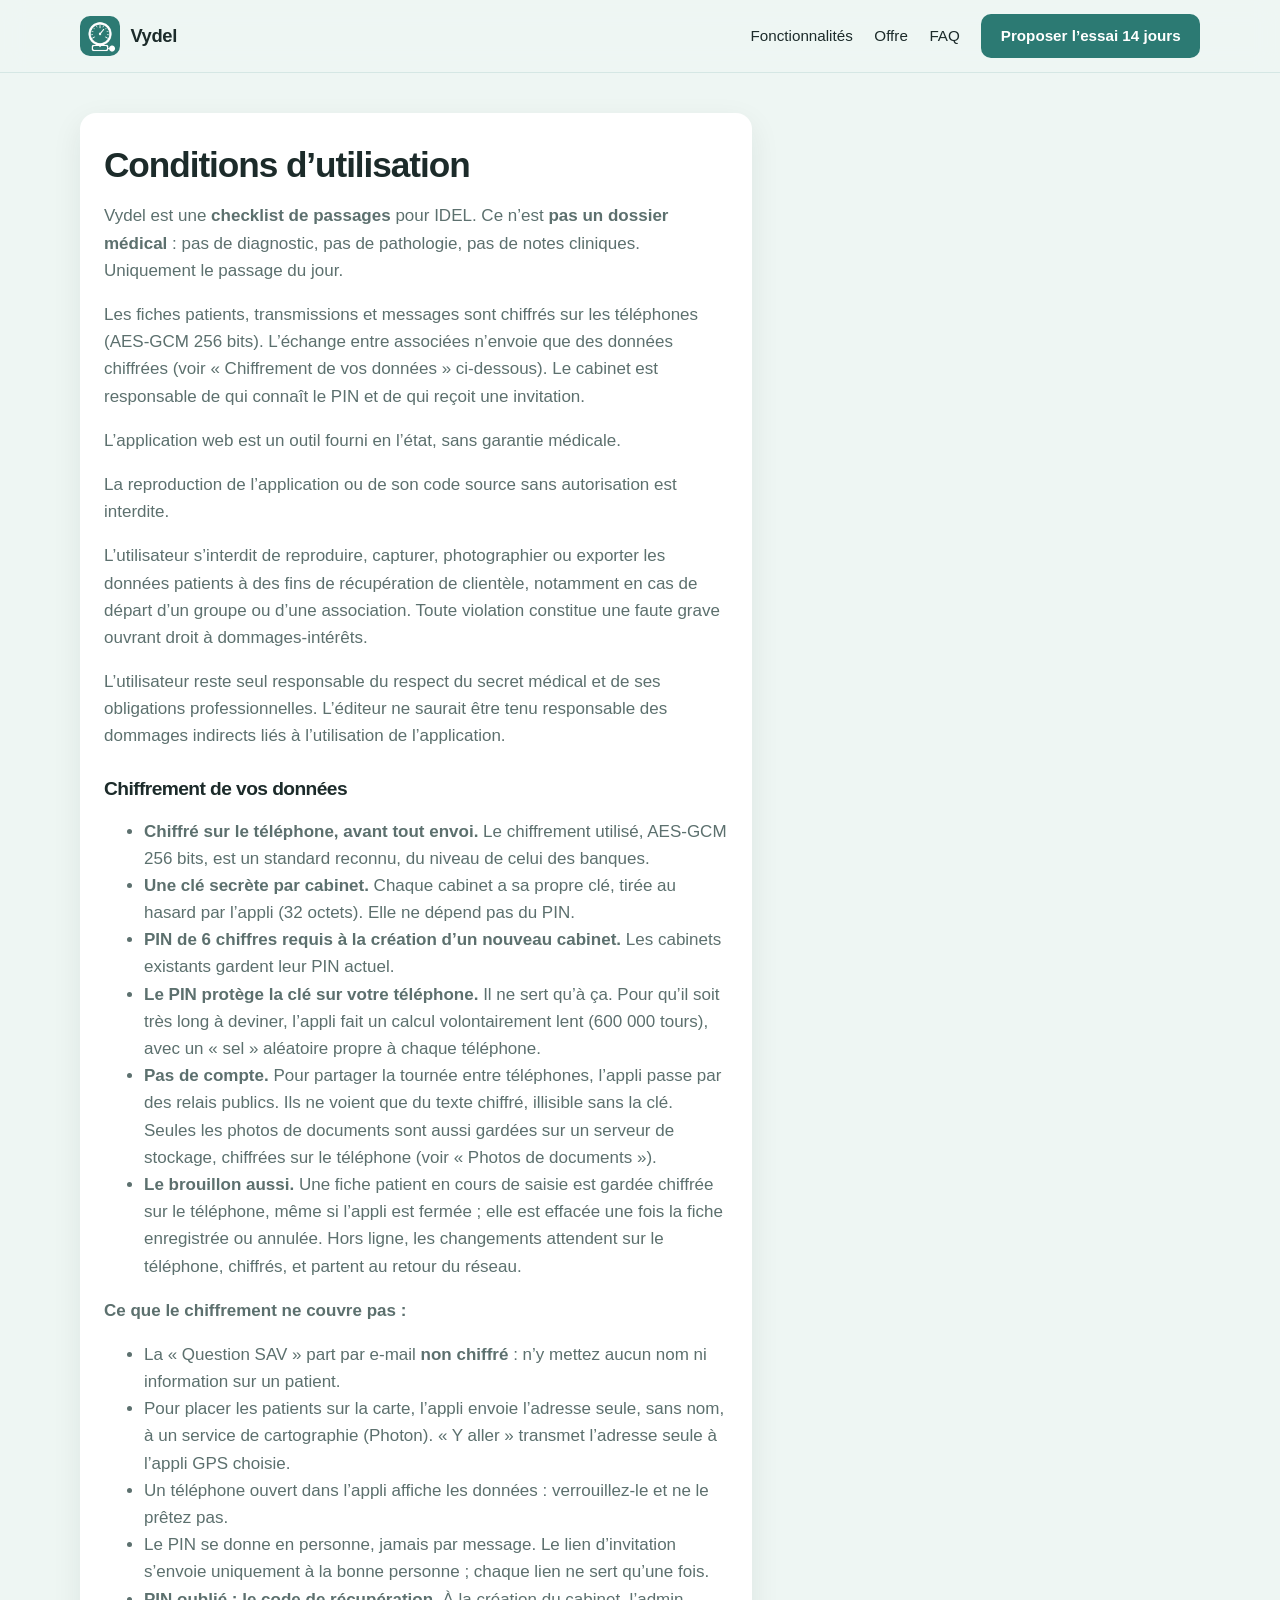
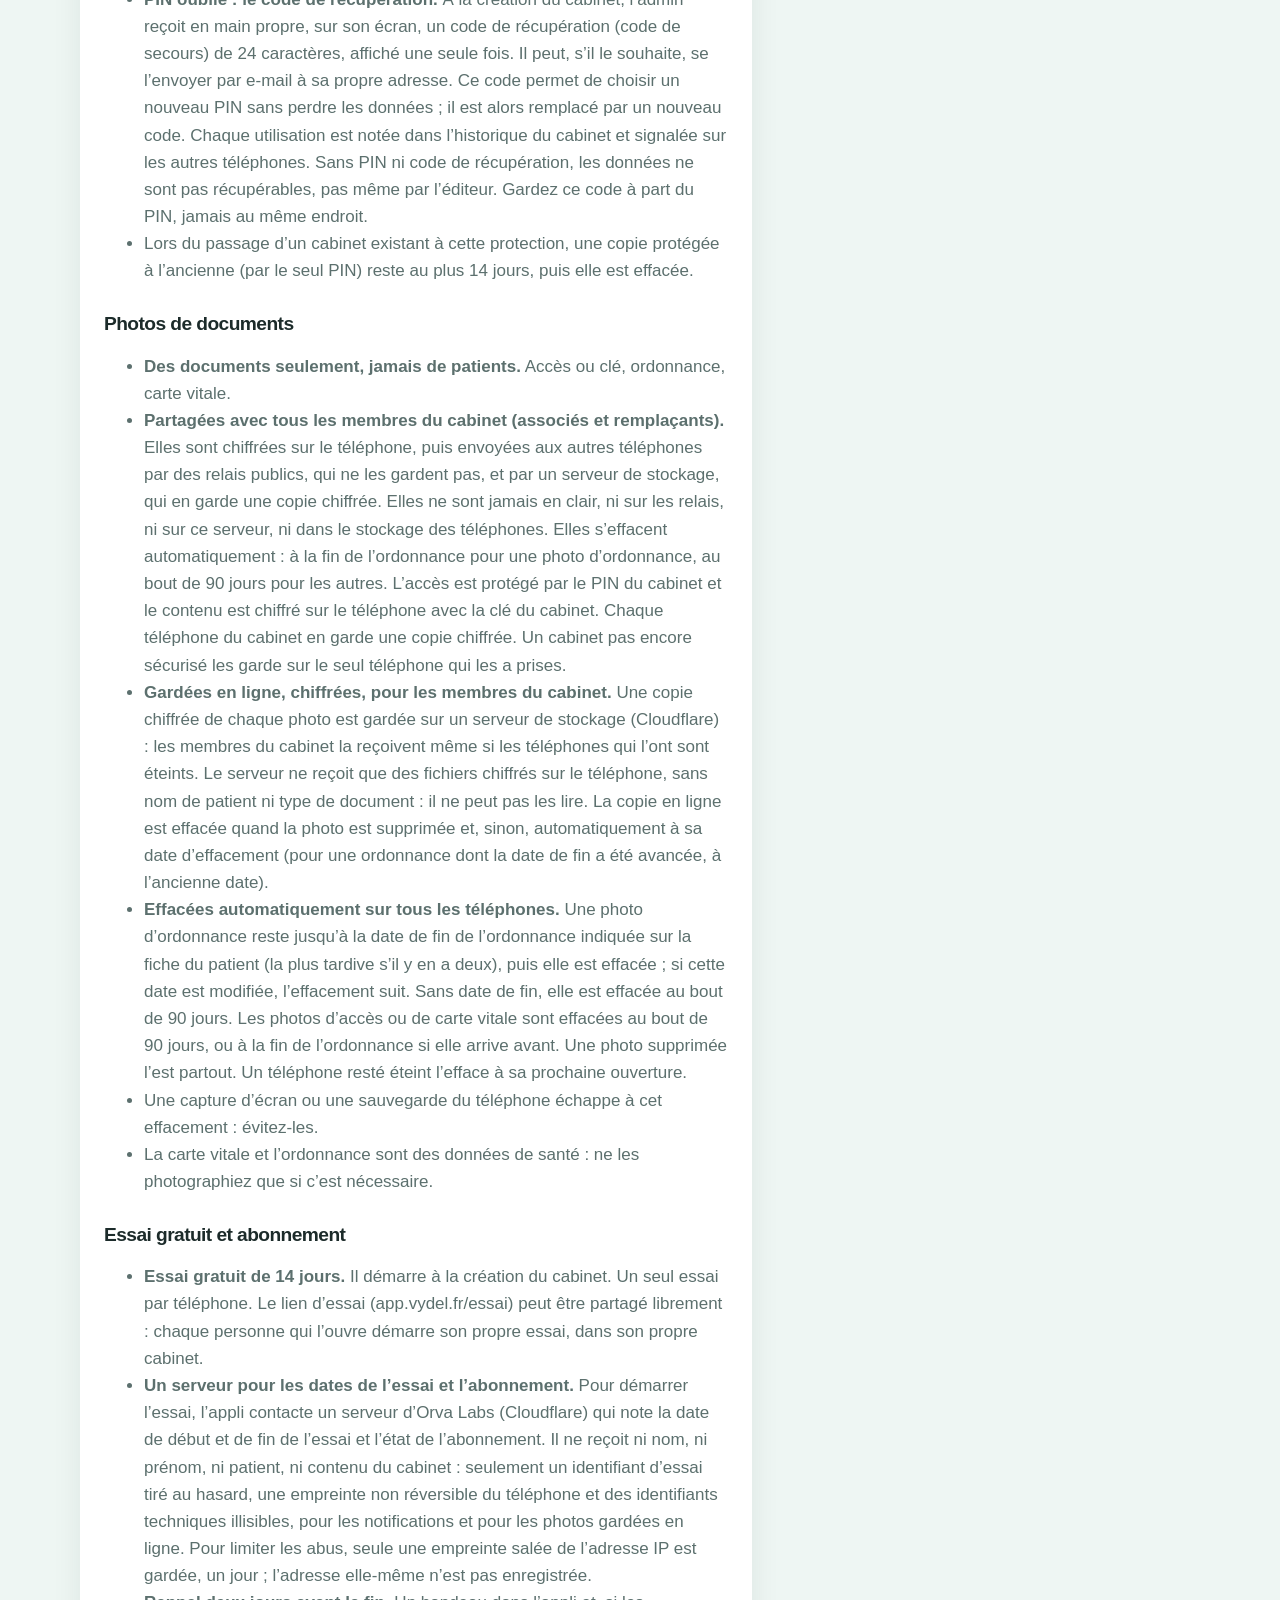
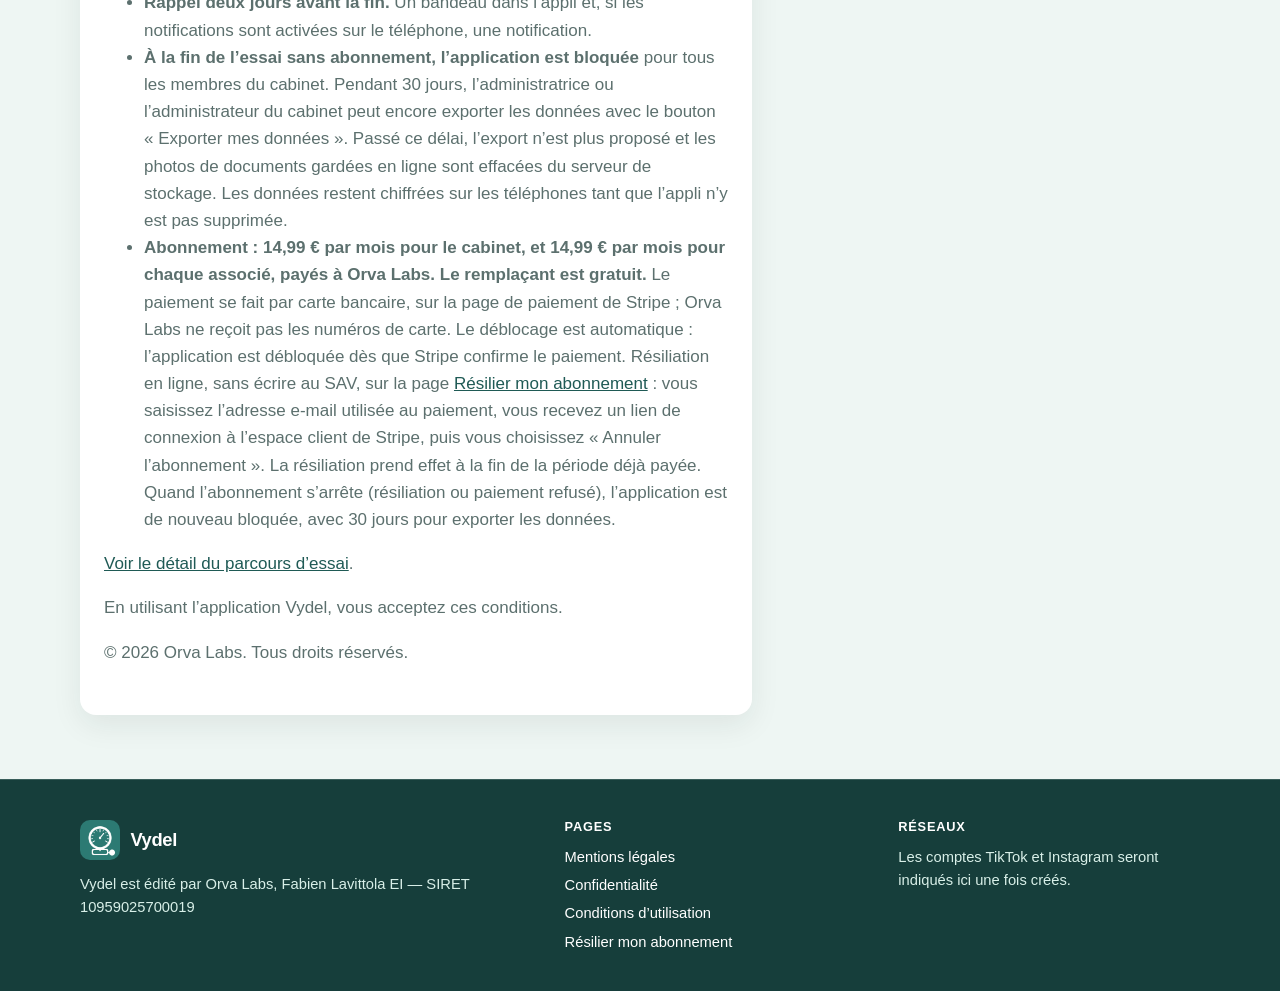
==== commit c808ecd3: "Fusion : résiliation en libre-service (resilier.html, portail Stripe), « Proposer l’essai 14 jours »" ====
--- a/cgu.html
+++ b/cgu.html
@@ -38,7 +38,7 @@
         <a href="/#fonctions">Fonctionnalités</a>
         <a href="/#offre">Offre</a>
         <a href="/#faq">FAQ</a>
-        <a class="btn" href="https://app.vydel.fr/" data-vydel-app>Tester Vydel 14 jours</a>
+        <a class="btn" href="https://app.vydel.fr/essai" data-vydel-app>Proposer l’essai 14 jours</a>
       </nav>
     </div>
   </header>
@@ -86,7 +86,7 @@
           <li id="cgu-essai-serveur"><strong>Un serveur pour les dates de l’essai et l’abonnement.</strong> Pour démarrer l’essai, l’appli contacte un serveur d’Orva Labs (Cloudflare) qui note la date de début et de fin de l’essai et l’état de l’abonnement. Il ne reçoit ni nom, ni prénom, ni patient, ni contenu du cabinet : seulement un identifiant d’essai tiré au hasard, une empreinte non réversible du téléphone et des identifiants techniques illisibles, pour les notifications et pour les photos gardées en ligne. Pour limiter les abus, seule une empreinte salée de l’adresse IP est gardée, un jour ; l’adresse elle-même n’est pas enregistrée.</li>
           <li id="cgu-essai-rappel"><strong>Rappel deux jours avant la fin.</strong> Un bandeau dans l’appli et, si les notifications sont activées sur le téléphone, une notification.</li>
           <li id="cgu-essai-blocage"><strong>À la fin de l’essai sans abonnement, l’application est bloquée</strong> pour tous les membres du cabinet. Pendant 30 jours, l’administratrice ou l’administrateur du cabinet peut encore exporter les données avec le bouton « Exporter mes données ». Passé ce délai, l’export n’est plus proposé et les photos de documents gardées en ligne sont effacées du serveur de stockage. Les données restent chiffrées sur les téléphones tant que l’appli n’y est pas supprimée.</li>
-          <li id="cgu-essai-abo"><strong>Abonnement : 14,99 € par mois.</strong> Le paiement se fait par carte bancaire, sur la page de paiement de Stripe ; Orva Labs ne reçoit pas les numéros de carte. L’application est débloquée dès que Stripe confirme le paiement. Résiliation en ligne, sans écrire au SAV : sur <a href="https://billing.stripe.com/p/login/3cI9AT3aRbWb3Trg8M97G00">l’espace client de Stripe</a>, vous saisissez l’adresse e-mail utilisée au paiement, vous recevez un lien de connexion, puis vous choisissez « Annuler l’abonnement ». La résiliation prend effet à la fin de la période déjà payée. Quand l’abonnement s’arrête (résiliation ou paiement refusé), l’application est de nouveau bloquée, avec 30 jours pour exporter les données.</li>
+          <li id="cgu-essai-abo"><strong>Abonnement&nbsp;: 14,99&nbsp;€ par mois pour le cabinet, et 14,99&nbsp;€ par mois pour chaque associé, payés à Orva Labs. Le remplaçant est gratuit.</strong> Le paiement se fait par carte bancaire, sur la page de paiement de Stripe ; Orva Labs ne reçoit pas les numéros de carte. Le déblocage est automatique&nbsp;: l’application est débloquée dès que Stripe confirme le paiement. Résiliation en ligne, sans écrire au SAV, sur la page <a href="resilier.html">Résilier mon abonnement</a>&nbsp;: vous saisissez l’adresse e-mail utilisée au paiement, vous recevez un lien de connexion à l’espace client de Stripe, puis vous choisissez «&nbsp;Annuler l’abonnement&nbsp;». La résiliation prend effet à la fin de la période déjà payée. Quand l’abonnement s’arrête (résiliation ou paiement refusé), l’application est de nouveau bloquée, avec 30&nbsp;jours pour exporter les données.</li>
         </ul>
         <p><a href="inscription.html">Voir le détail du parcours d’essai</a>.</p>
         <p>En utilisant l’application Vydel, vous acceptez ces conditions.</p>
@@ -106,11 +106,10 @@
       <div>
         <h2>Pages</h2>
         <ul>
-          <li><a href="inscription.html">Ce qui se passe</a></li>
-          <li><a href="essai.html">Invitation à l’essai</a></li>
           <li><a href="mentions-legales.html">Mentions légales</a></li>
           <li><a href="confidentialite.html">Confidentialité</a></li>
           <li><a href="cgu.html">Conditions d’utilisation</a></li>
+          <li><a href="resilier.html">Résilier mon abonnement</a></li>
         </ul>
       </div>
       <div>
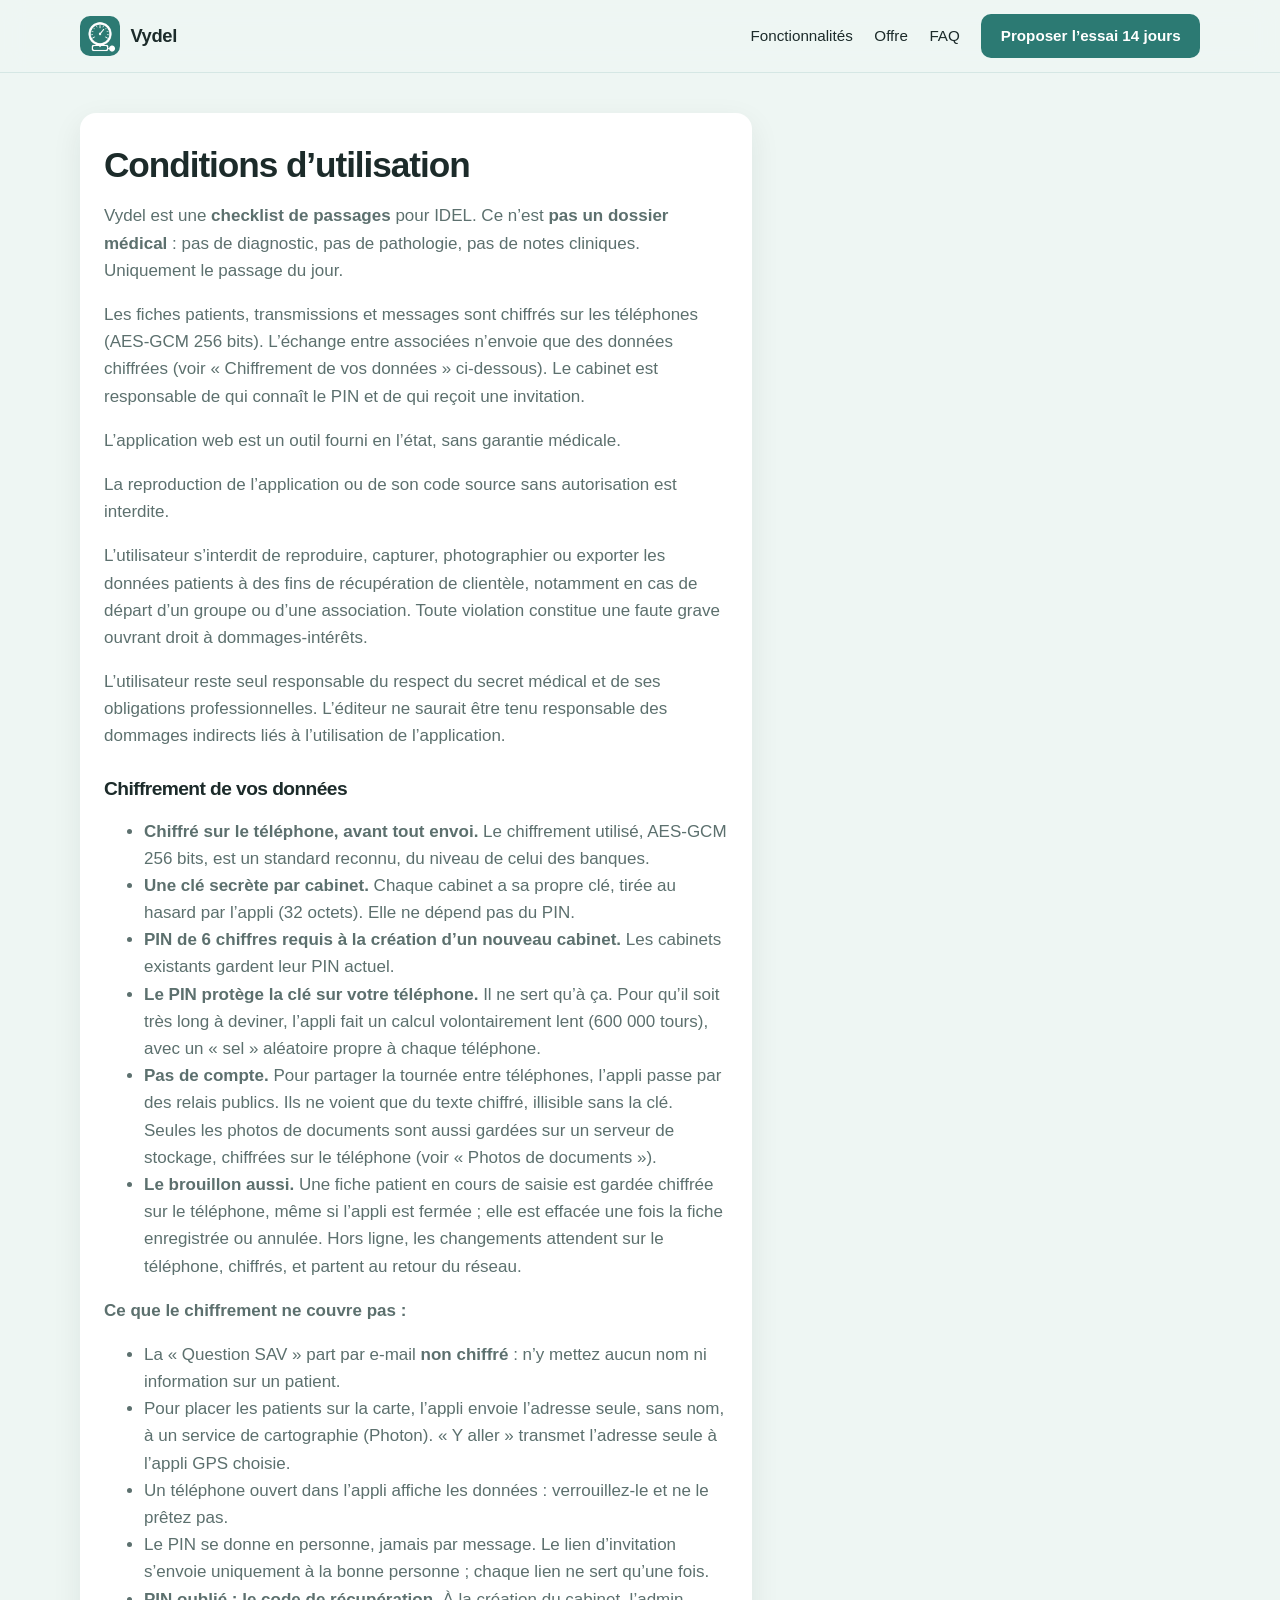
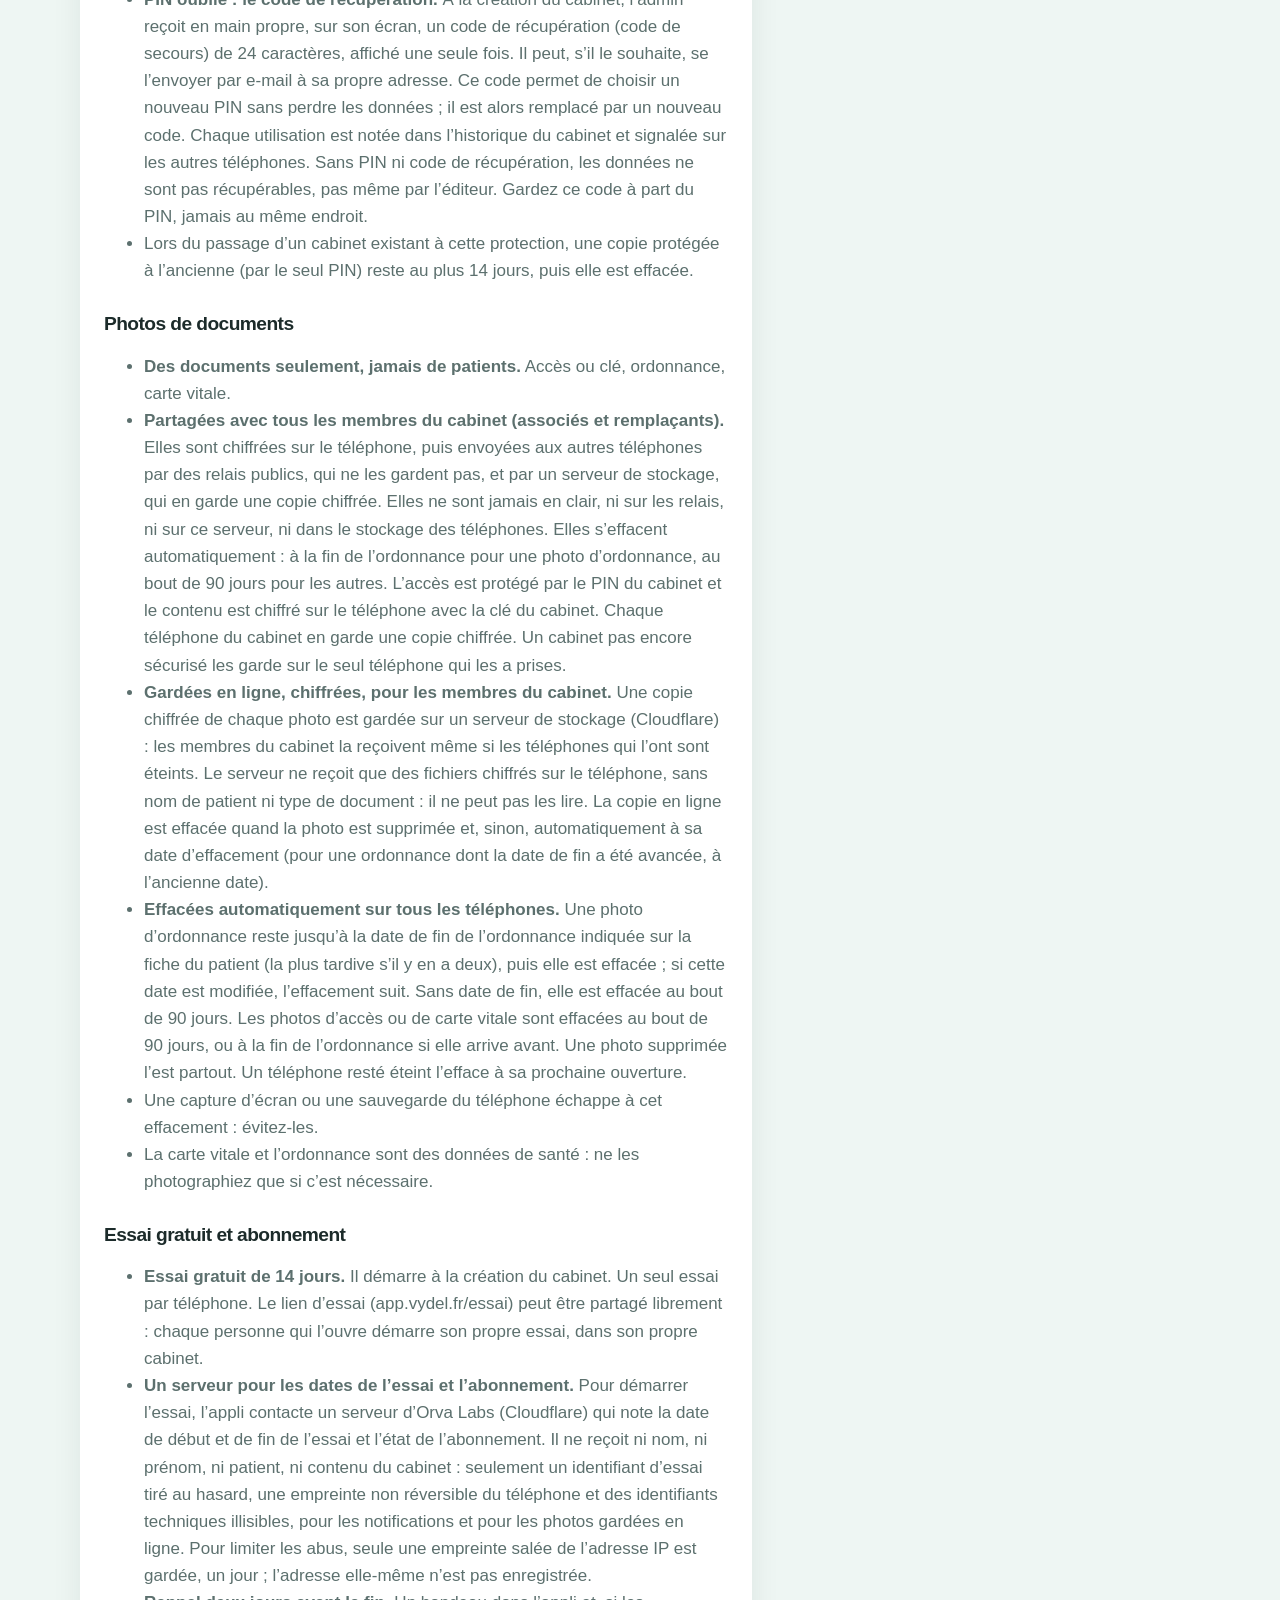
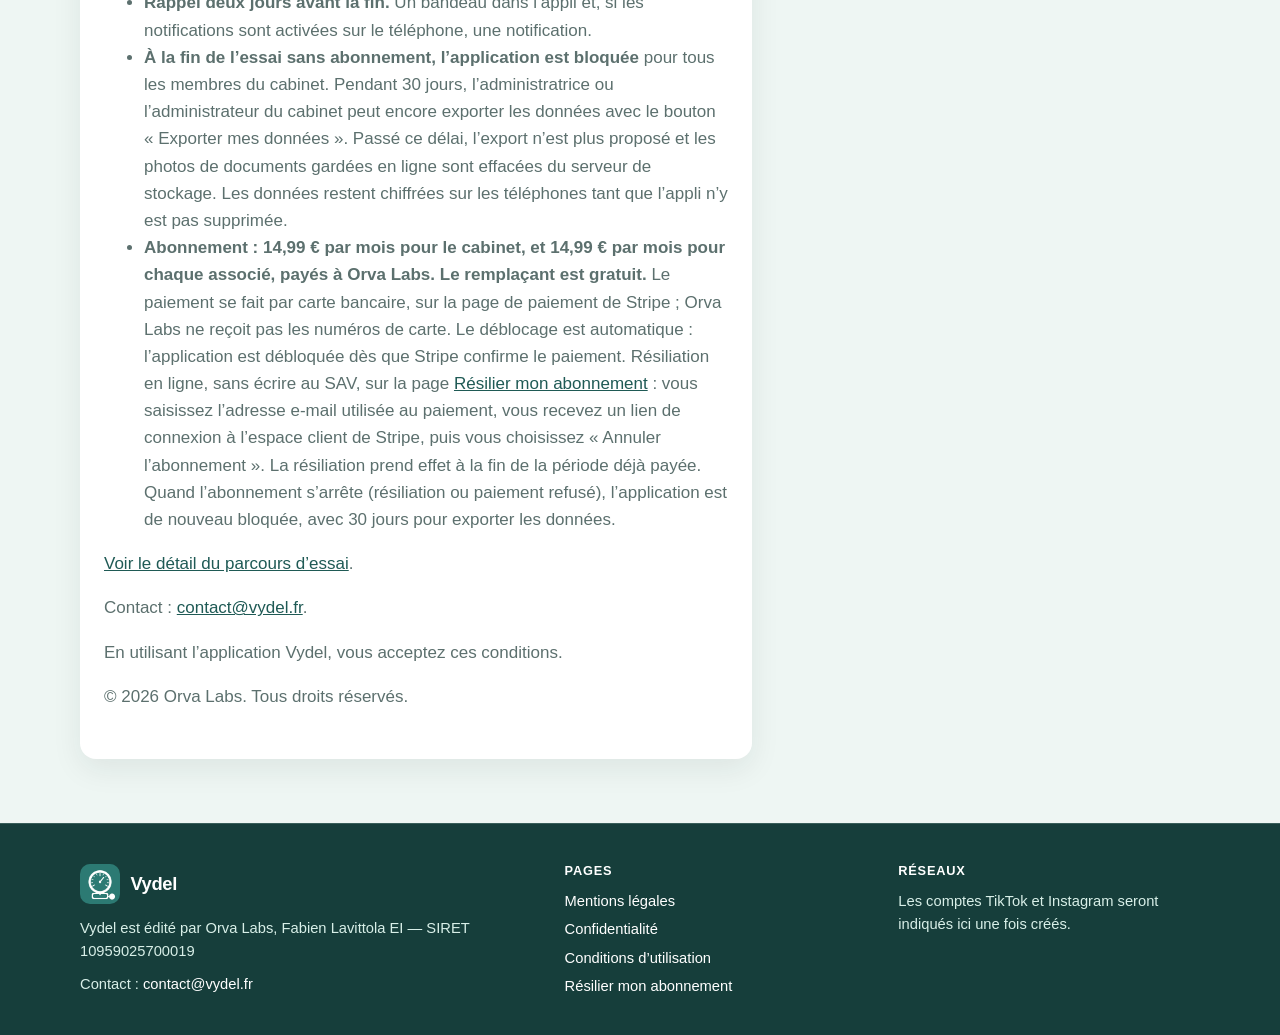
==== commit 6681c761: "Contact : contact@vydel.fr (pied de page, FAQ, CGU, résiliation, JSON-LD, README)" ====
--- a/cgu.html
+++ b/cgu.html
@@ -89,6 +89,7 @@
           <li id="cgu-essai-abo"><strong>Abonnement&nbsp;: 14,99&nbsp;€ par mois pour le cabinet, et 14,99&nbsp;€ par mois pour chaque associé, payés à Orva Labs. Le remplaçant est gratuit.</strong> Le paiement se fait par carte bancaire, sur la page de paiement de Stripe ; Orva Labs ne reçoit pas les numéros de carte. Le déblocage est automatique&nbsp;: l’application est débloquée dès que Stripe confirme le paiement. Résiliation en ligne, sans écrire au SAV, sur la page <a href="resilier.html">Résilier mon abonnement</a>&nbsp;: vous saisissez l’adresse e-mail utilisée au paiement, vous recevez un lien de connexion à l’espace client de Stripe, puis vous choisissez «&nbsp;Annuler l’abonnement&nbsp;». La résiliation prend effet à la fin de la période déjà payée. Quand l’abonnement s’arrête (résiliation ou paiement refusé), l’application est de nouveau bloquée, avec 30&nbsp;jours pour exporter les données.</li>
         </ul>
         <p><a href="inscription.html">Voir le détail du parcours d’essai</a>.</p>
+        <p>Contact&nbsp;: <a href="mailto:contact@vydel.fr">contact@vydel.fr</a>.</p>
         <p>En utilisant l’application Vydel, vous acceptez ces conditions.</p>
         <p>© 2026 Orva Labs. Tous droits réservés.</p>
       </article>
@@ -102,6 +103,7 @@
           <span>Vydel</span>
         </a>
         <p class="legal-line">Vydel est édité par Orva Labs, Fabien Lavittola EI — SIRET 10959025700019</p>
+        <p class="legal-line">Contact&nbsp;: <a href="mailto:contact@vydel.fr">contact@vydel.fr</a></p>
       </div>
       <div>
         <h2>Pages</h2>
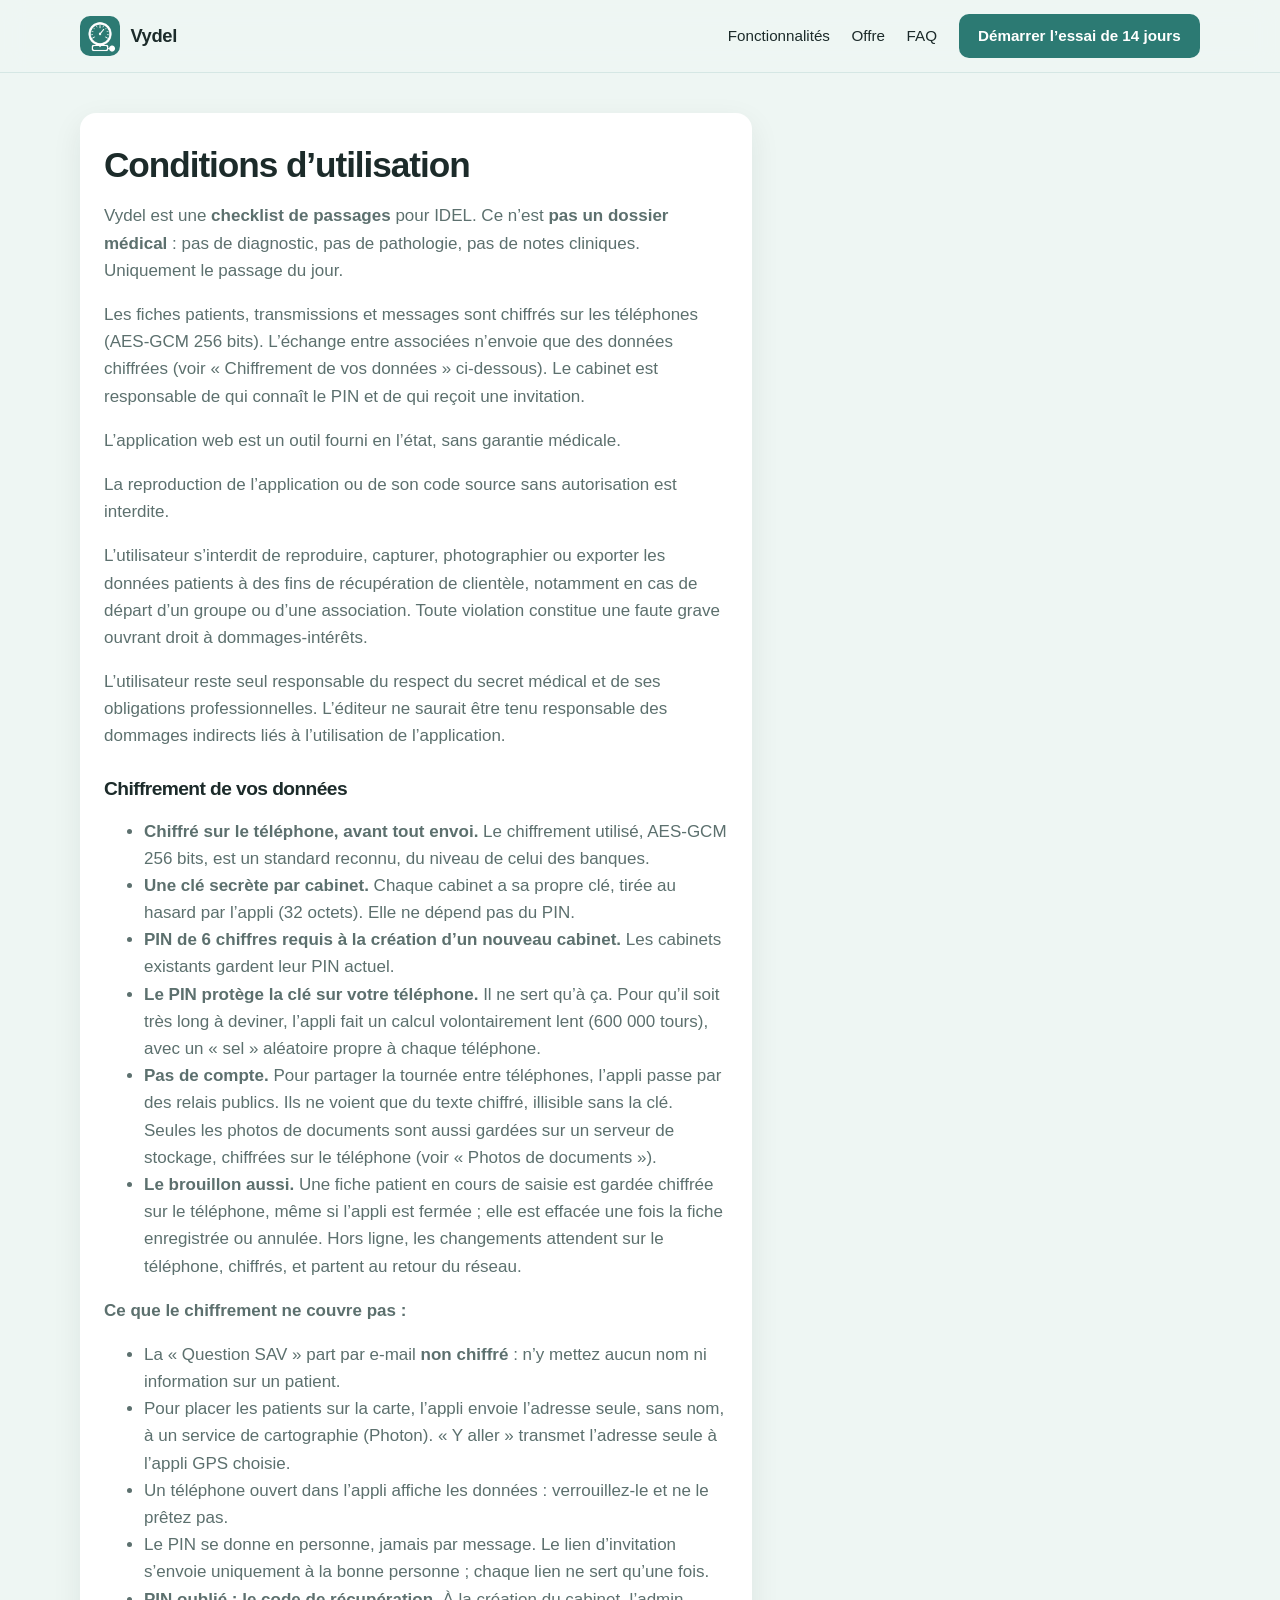
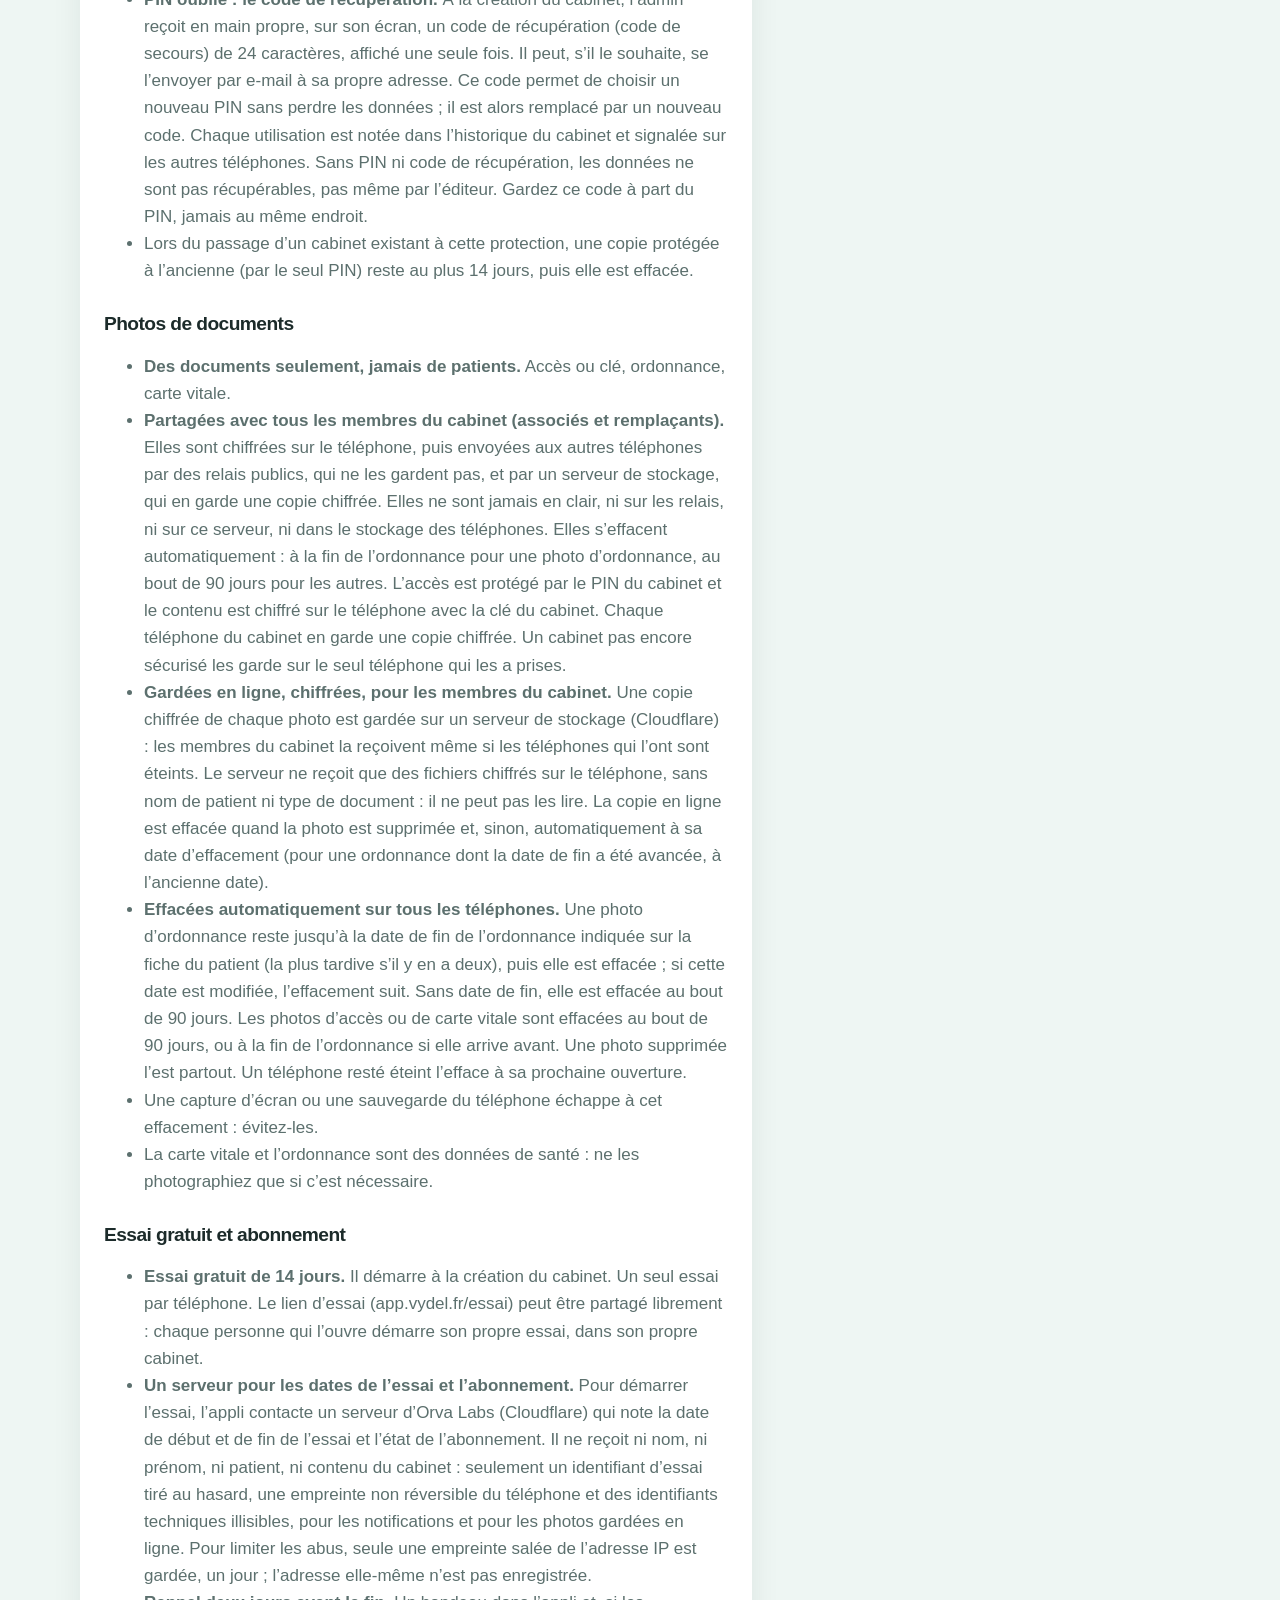
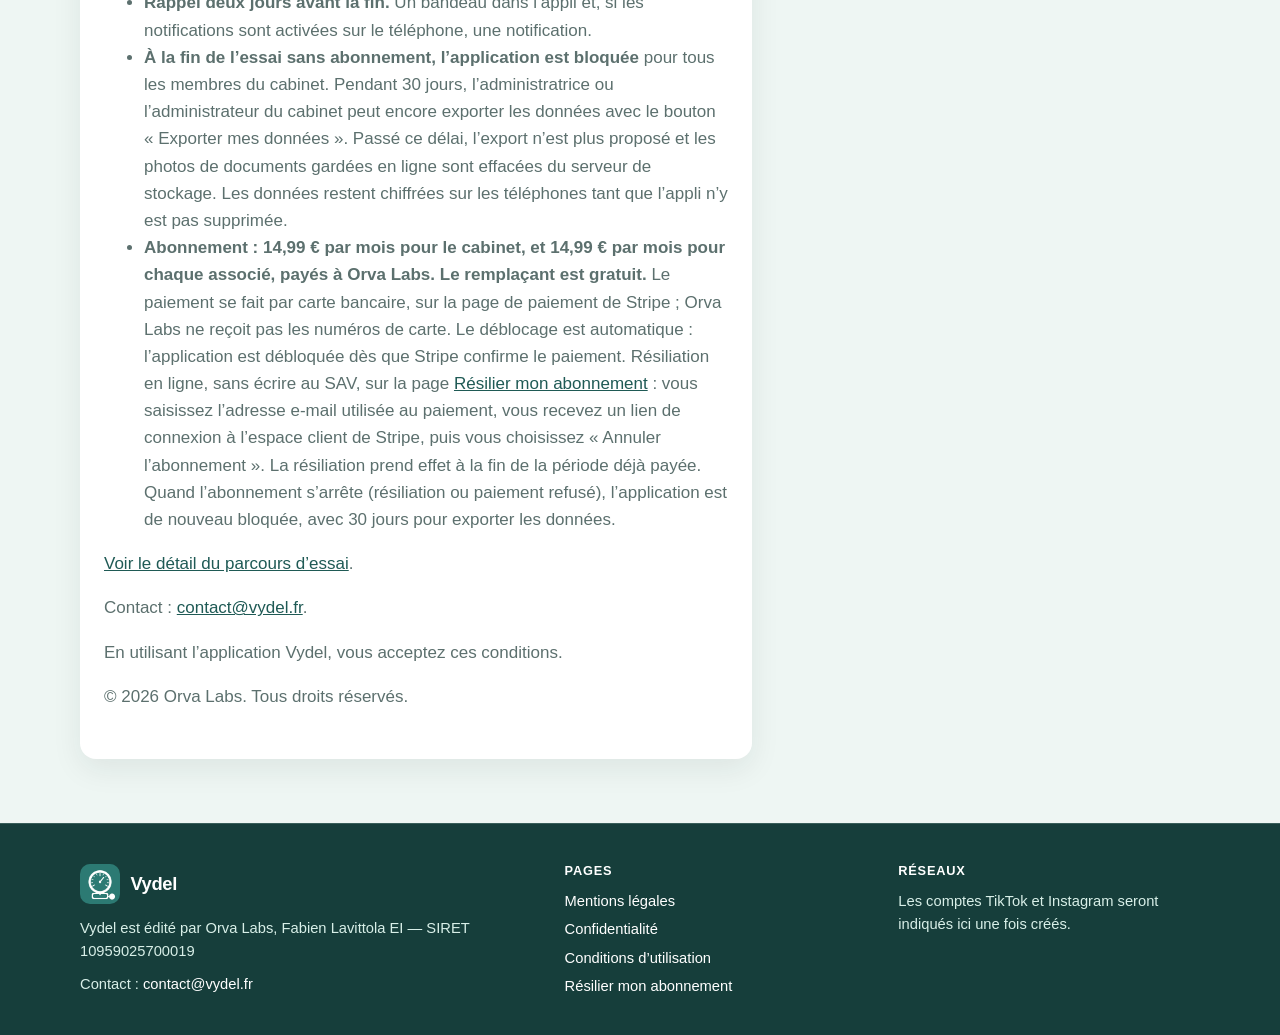
==== commit 8cde6abc: "Boutons : « Démarrer l’essai de 14 jours » (liens inchangés)" ====
--- a/cgu.html
+++ b/cgu.html
@@ -38,7 +38,7 @@
         <a href="/#fonctions">Fonctionnalités</a>
         <a href="/#offre">Offre</a>
         <a href="/#faq">FAQ</a>
-        <a class="btn" href="https://app.vydel.fr/essai" data-vydel-app>Proposer l’essai 14 jours</a>
+        <a class="btn" href="https://app.vydel.fr/essai" data-vydel-app>Démarrer l’essai de 14 jours</a>
       </nav>
     </div>
   </header>
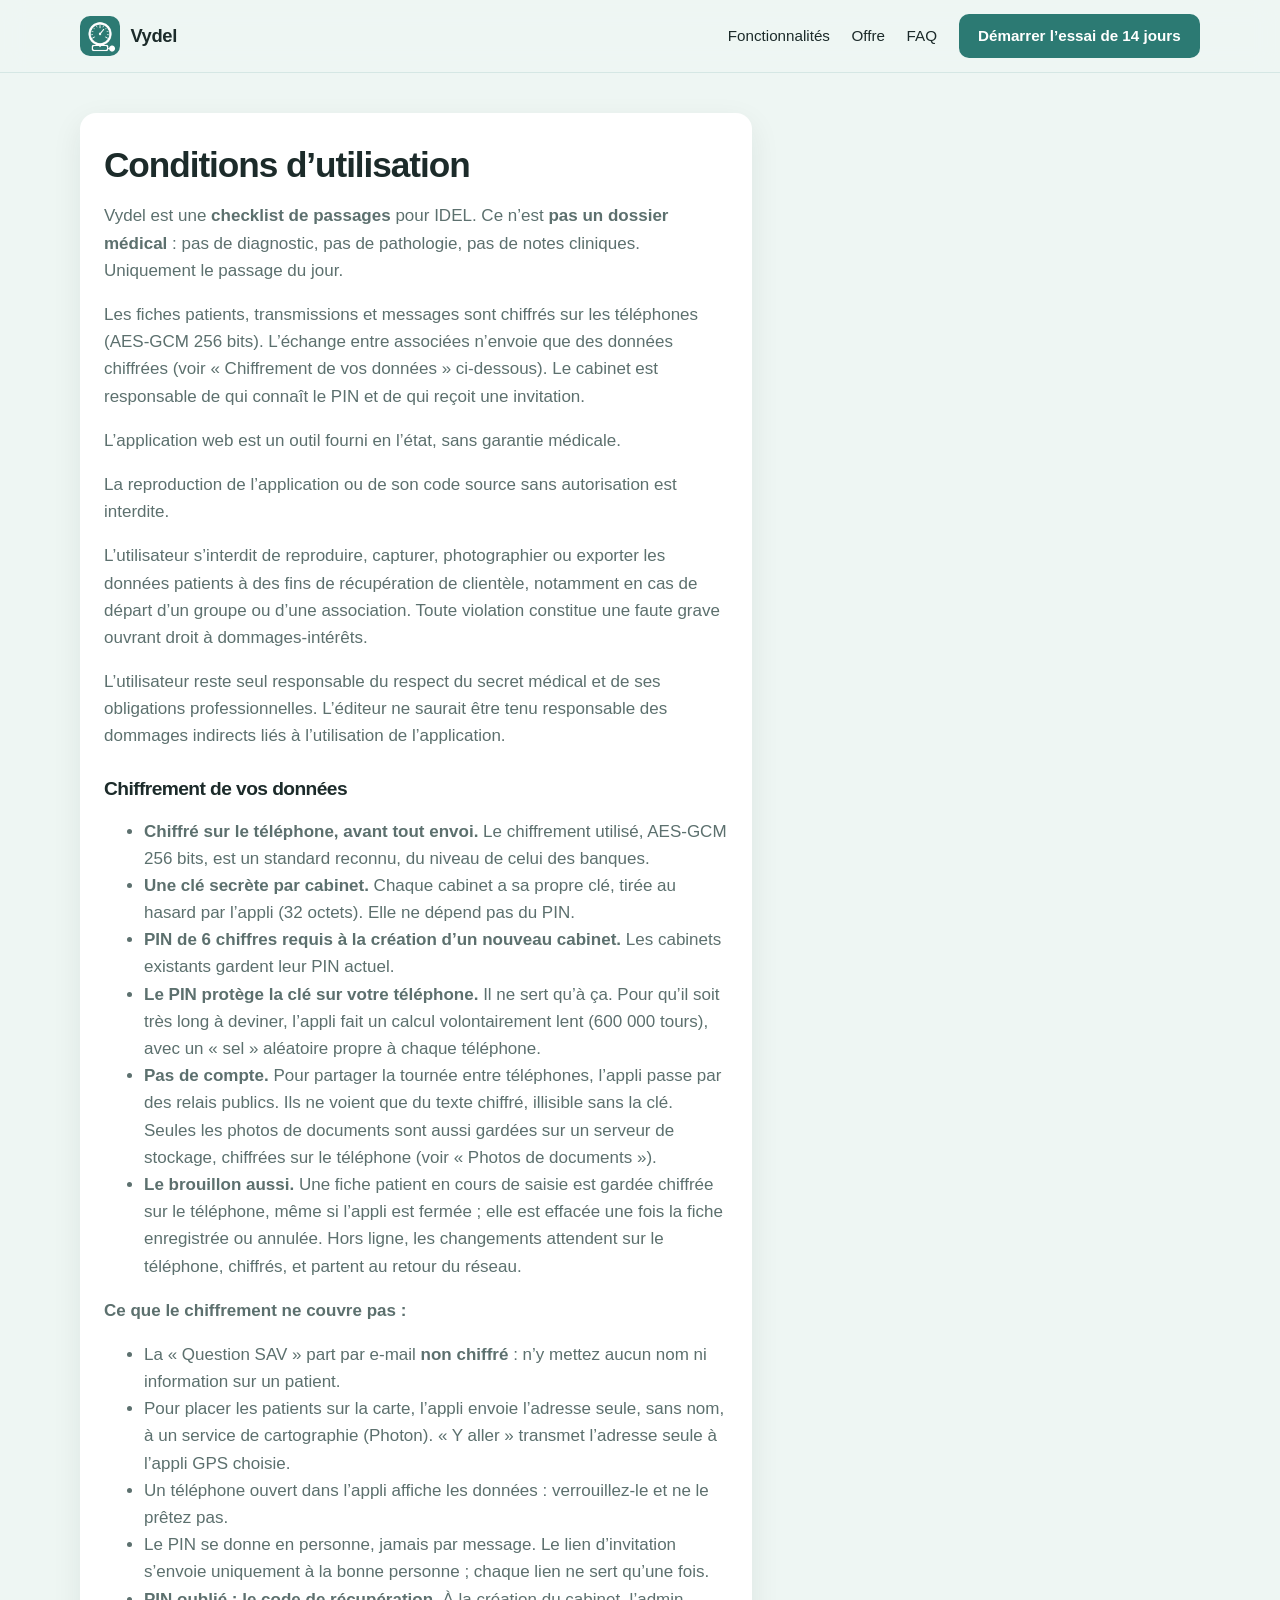
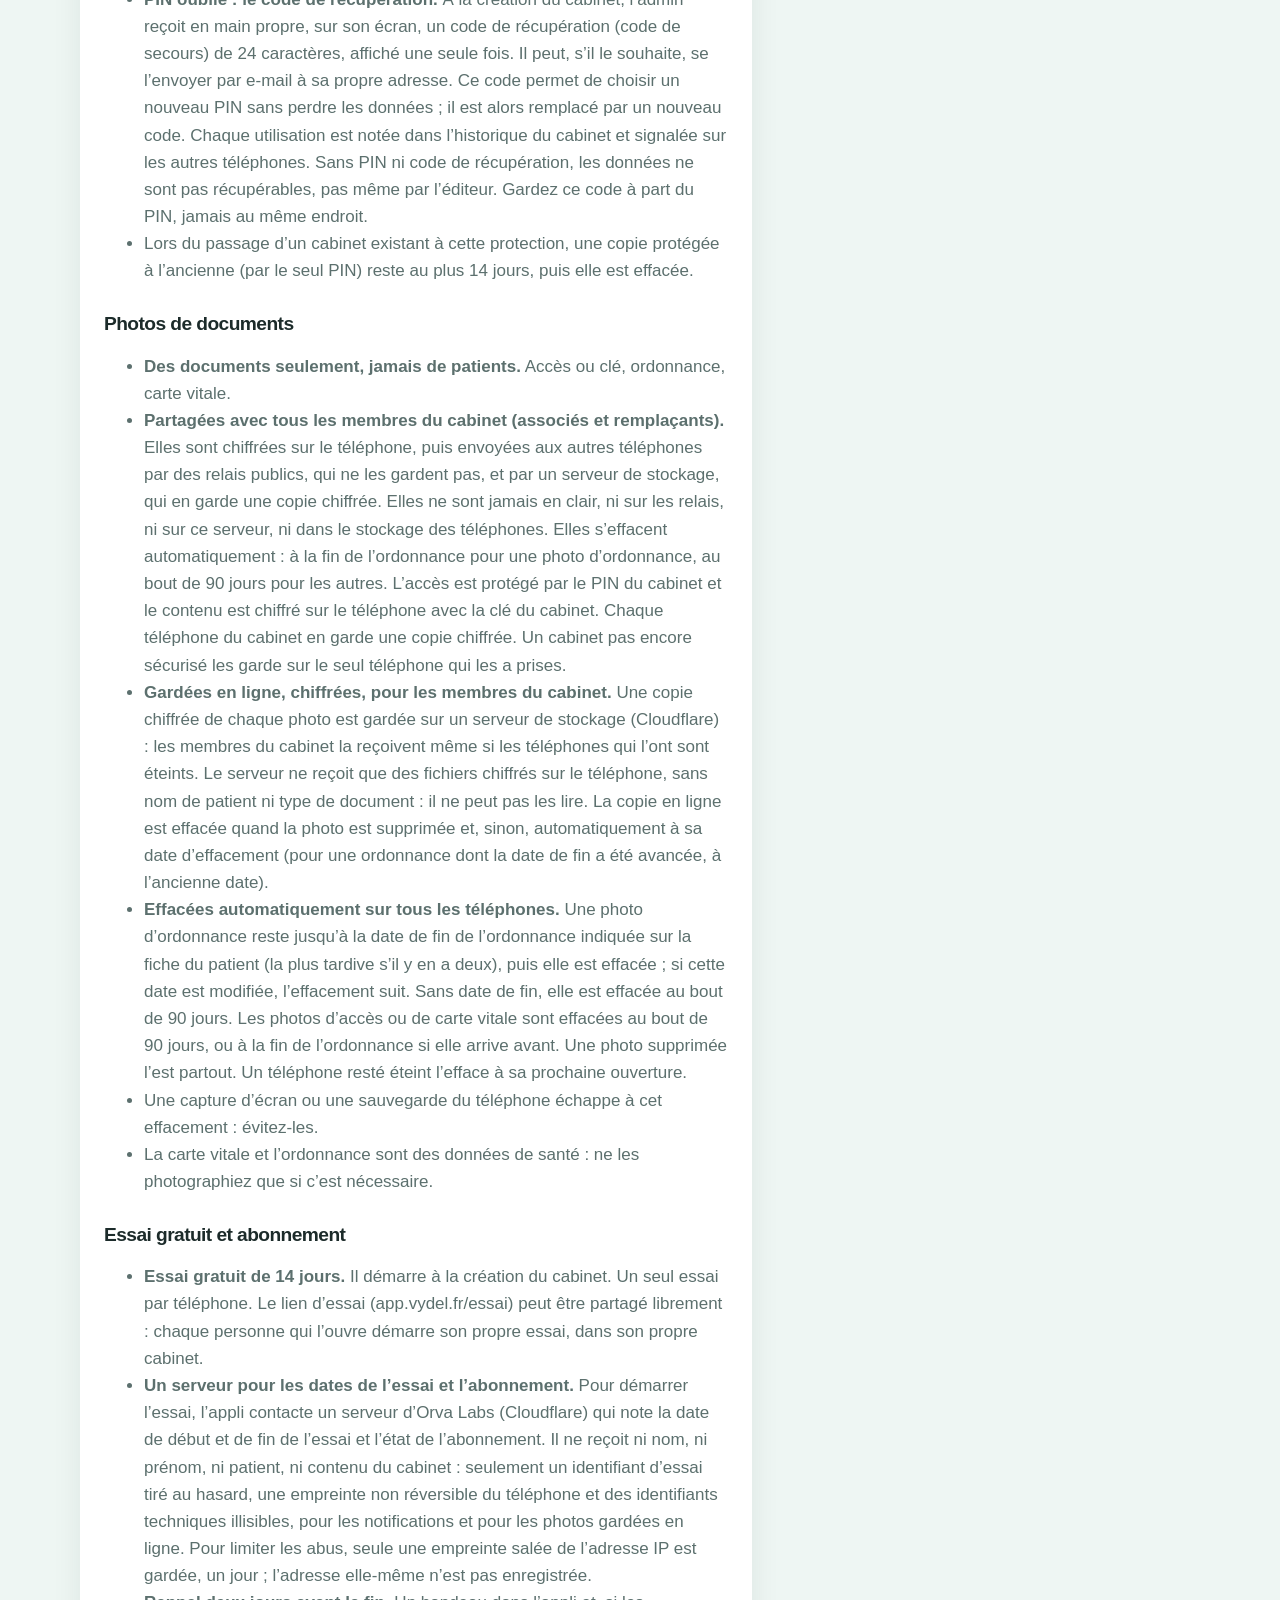
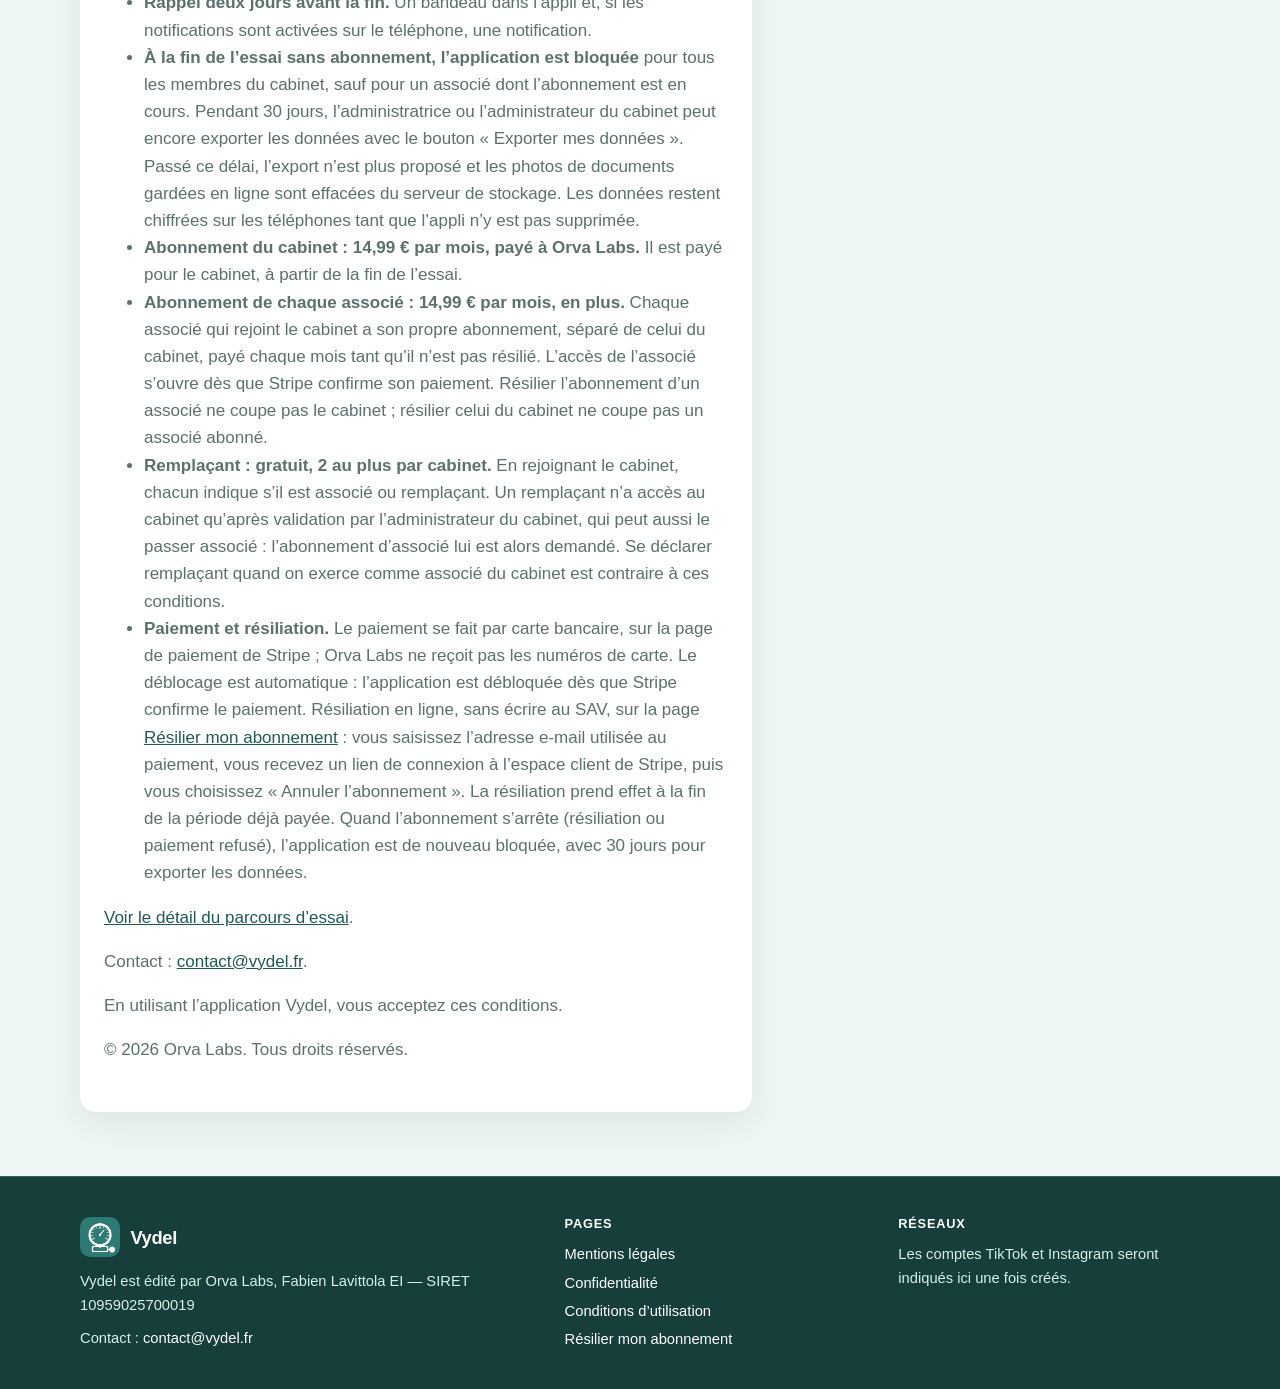
==== commit 9cea95b0: "Proposition (NON publiée, branche associe) : abonnement de chaque associé à part (14,99 €/mois, son " ====
--- a/cgu.html
+++ b/cgu.html
@@ -85,8 +85,11 @@
           <li id="cgu-essai-14"><strong>Essai gratuit de 14 jours.</strong> Il démarre à la création du cabinet. Un seul essai par téléphone. Le lien d’essai (app.vydel.fr/essai) peut être partagé librement : chaque personne qui l’ouvre démarre son propre essai, dans son propre cabinet.</li>
           <li id="cgu-essai-serveur"><strong>Un serveur pour les dates de l’essai et l’abonnement.</strong> Pour démarrer l’essai, l’appli contacte un serveur d’Orva Labs (Cloudflare) qui note la date de début et de fin de l’essai et l’état de l’abonnement. Il ne reçoit ni nom, ni prénom, ni patient, ni contenu du cabinet : seulement un identifiant d’essai tiré au hasard, une empreinte non réversible du téléphone et des identifiants techniques illisibles, pour les notifications et pour les photos gardées en ligne. Pour limiter les abus, seule une empreinte salée de l’adresse IP est gardée, un jour ; l’adresse elle-même n’est pas enregistrée.</li>
           <li id="cgu-essai-rappel"><strong>Rappel deux jours avant la fin.</strong> Un bandeau dans l’appli et, si les notifications sont activées sur le téléphone, une notification.</li>
-          <li id="cgu-essai-blocage"><strong>À la fin de l’essai sans abonnement, l’application est bloquée</strong> pour tous les membres du cabinet. Pendant 30 jours, l’administratrice ou l’administrateur du cabinet peut encore exporter les données avec le bouton « Exporter mes données ». Passé ce délai, l’export n’est plus proposé et les photos de documents gardées en ligne sont effacées du serveur de stockage. Les données restent chiffrées sur les téléphones tant que l’appli n’y est pas supprimée.</li>
-          <li id="cgu-essai-abo"><strong>Abonnement&nbsp;: 14,99&nbsp;€ par mois pour le cabinet, et 14,99&nbsp;€ par mois pour chaque associé, payés à Orva Labs. Le remplaçant est gratuit.</strong> Le paiement se fait par carte bancaire, sur la page de paiement de Stripe ; Orva Labs ne reçoit pas les numéros de carte. Le déblocage est automatique&nbsp;: l’application est débloquée dès que Stripe confirme le paiement. Résiliation en ligne, sans écrire au SAV, sur la page <a href="resilier.html">Résilier mon abonnement</a>&nbsp;: vous saisissez l’adresse e-mail utilisée au paiement, vous recevez un lien de connexion à l’espace client de Stripe, puis vous choisissez «&nbsp;Annuler l’abonnement&nbsp;». La résiliation prend effet à la fin de la période déjà payée. Quand l’abonnement s’arrête (résiliation ou paiement refusé), l’application est de nouveau bloquée, avec 30&nbsp;jours pour exporter les données.</li>
+          <li id="cgu-essai-blocage"><strong>À la fin de l’essai sans abonnement, l’application est bloquée</strong> pour tous les membres du cabinet, sauf pour un associé dont l’abonnement est en cours. Pendant 30 jours, l’administratrice ou l’administrateur du cabinet peut encore exporter les données avec le bouton « Exporter mes données ». Passé ce délai, l’export n’est plus proposé et les photos de documents gardées en ligne sont effacées du serveur de stockage. Les données restent chiffrées sur les téléphones tant que l’appli n’y est pas supprimée.</li>
+          <li id="cgu-essai-abo"><strong>Abonnement du cabinet&nbsp;: 14,99&nbsp;€ par mois, payé à Orva Labs.</strong> Il est payé pour le cabinet, à partir de la fin de l’essai.</li>
+          <li id="cgu-essai-associe"><strong>Abonnement de chaque associé&nbsp;: 14,99&nbsp;€ par mois, en plus.</strong> Chaque associé qui rejoint le cabinet a son propre abonnement, séparé de celui du cabinet, payé chaque mois tant qu’il n’est pas résilié. L’accès de l’associé s’ouvre dès que Stripe confirme son paiement. Résilier l’abonnement d’un associé ne coupe pas le cabinet&nbsp;; résilier celui du cabinet ne coupe pas un associé abonné.</li>
+          <li id="cgu-essai-remplacant"><strong>Remplaçant&nbsp;: gratuit, 2 au plus par cabinet.</strong> En rejoignant le cabinet, chacun indique s’il est associé ou remplaçant. Un remplaçant n’a accès au cabinet qu’après validation par l’administrateur du cabinet, qui peut aussi le passer associé&nbsp;: l’abonnement d’associé lui est alors demandé. Se déclarer remplaçant quand on exerce comme associé du cabinet est contraire à ces conditions.</li>
+          <li id="cgu-essai-paiement"><strong>Paiement et résiliation.</strong> Le paiement se fait par carte bancaire, sur la page de paiement de Stripe ; Orva Labs ne reçoit pas les numéros de carte. Le déblocage est automatique&nbsp;: l’application est débloquée dès que Stripe confirme le paiement. Résiliation en ligne, sans écrire au SAV, sur la page <a href="resilier.html">Résilier mon abonnement</a>&nbsp;: vous saisissez l’adresse e-mail utilisée au paiement, vous recevez un lien de connexion à l’espace client de Stripe, puis vous choisissez «&nbsp;Annuler l’abonnement&nbsp;». La résiliation prend effet à la fin de la période déjà payée. Quand l’abonnement s’arrête (résiliation ou paiement refusé), l’application est de nouveau bloquée, avec 30&nbsp;jours pour exporter les données.</li>
         </ul>
         <p><a href="inscription.html">Voir le détail du parcours d’essai</a>.</p>
         <p>Contact&nbsp;: <a href="mailto:contact@vydel.fr">contact@vydel.fr</a>.</p>
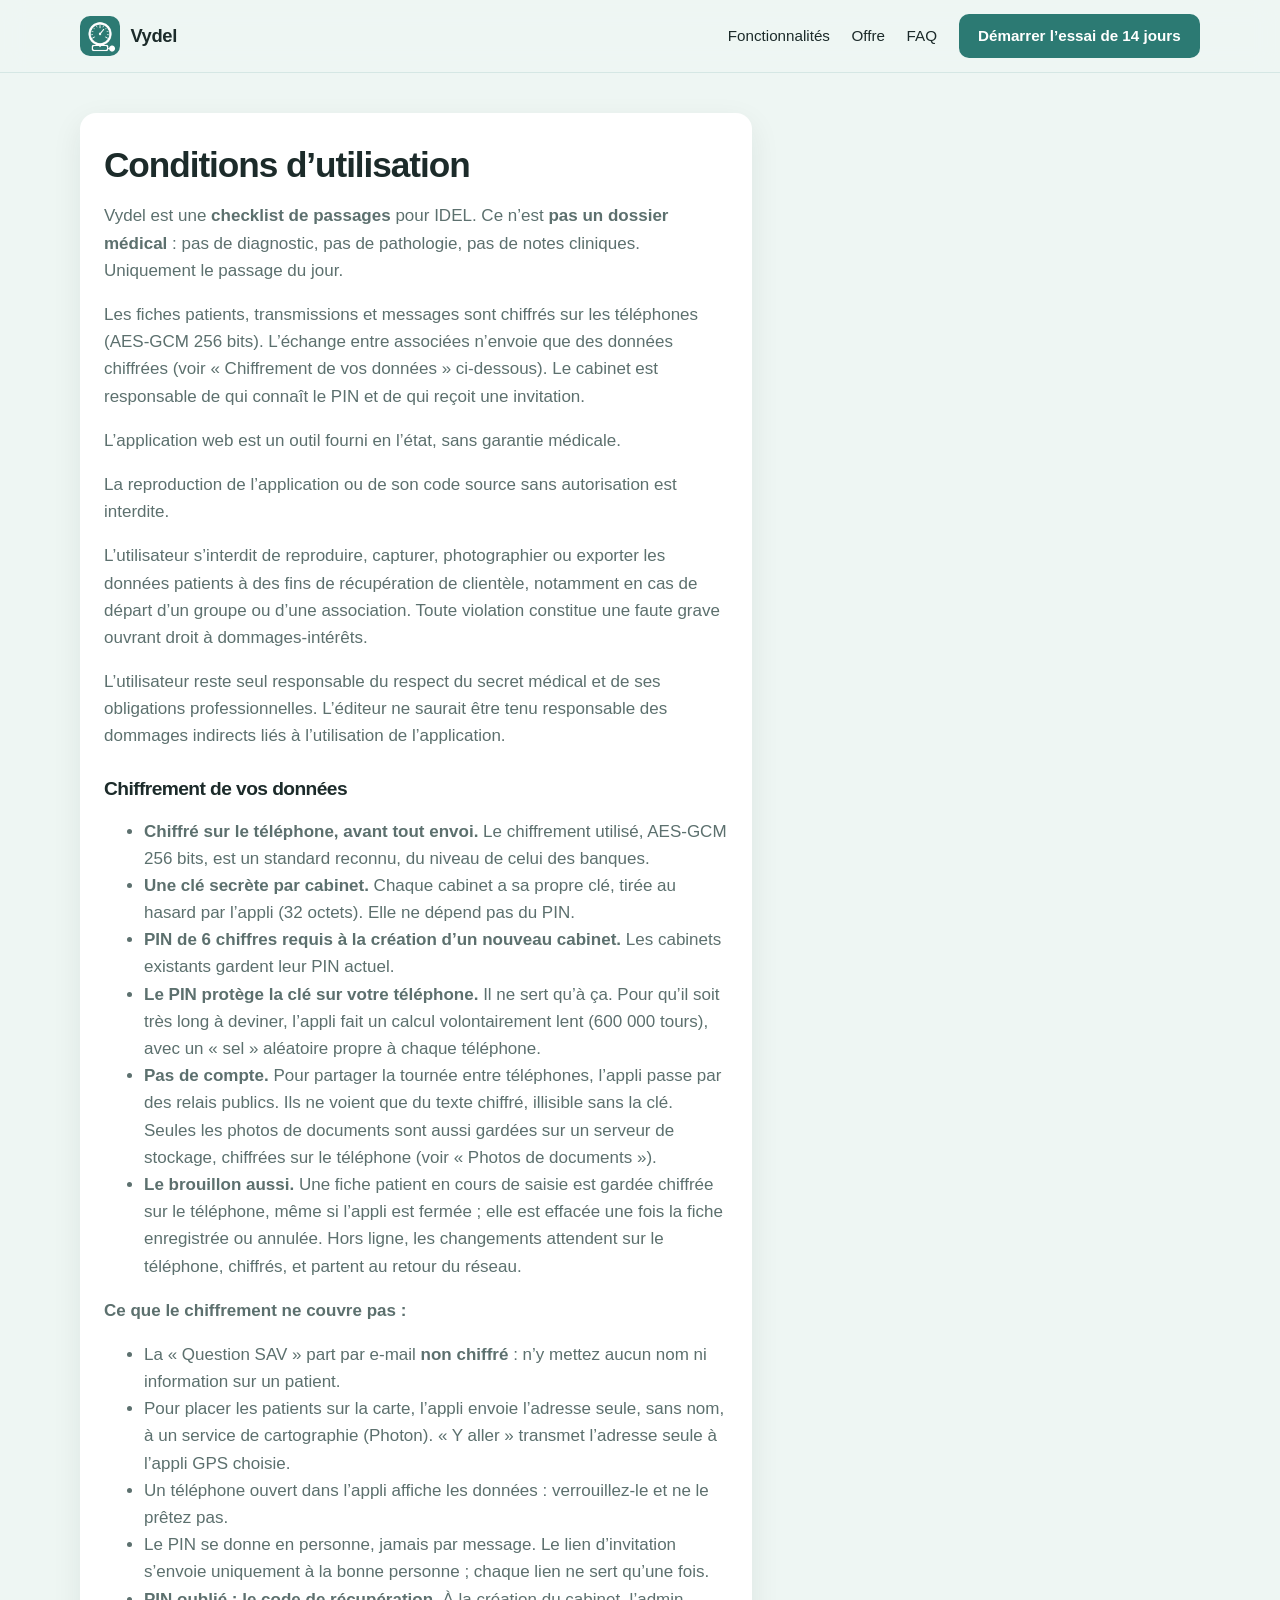
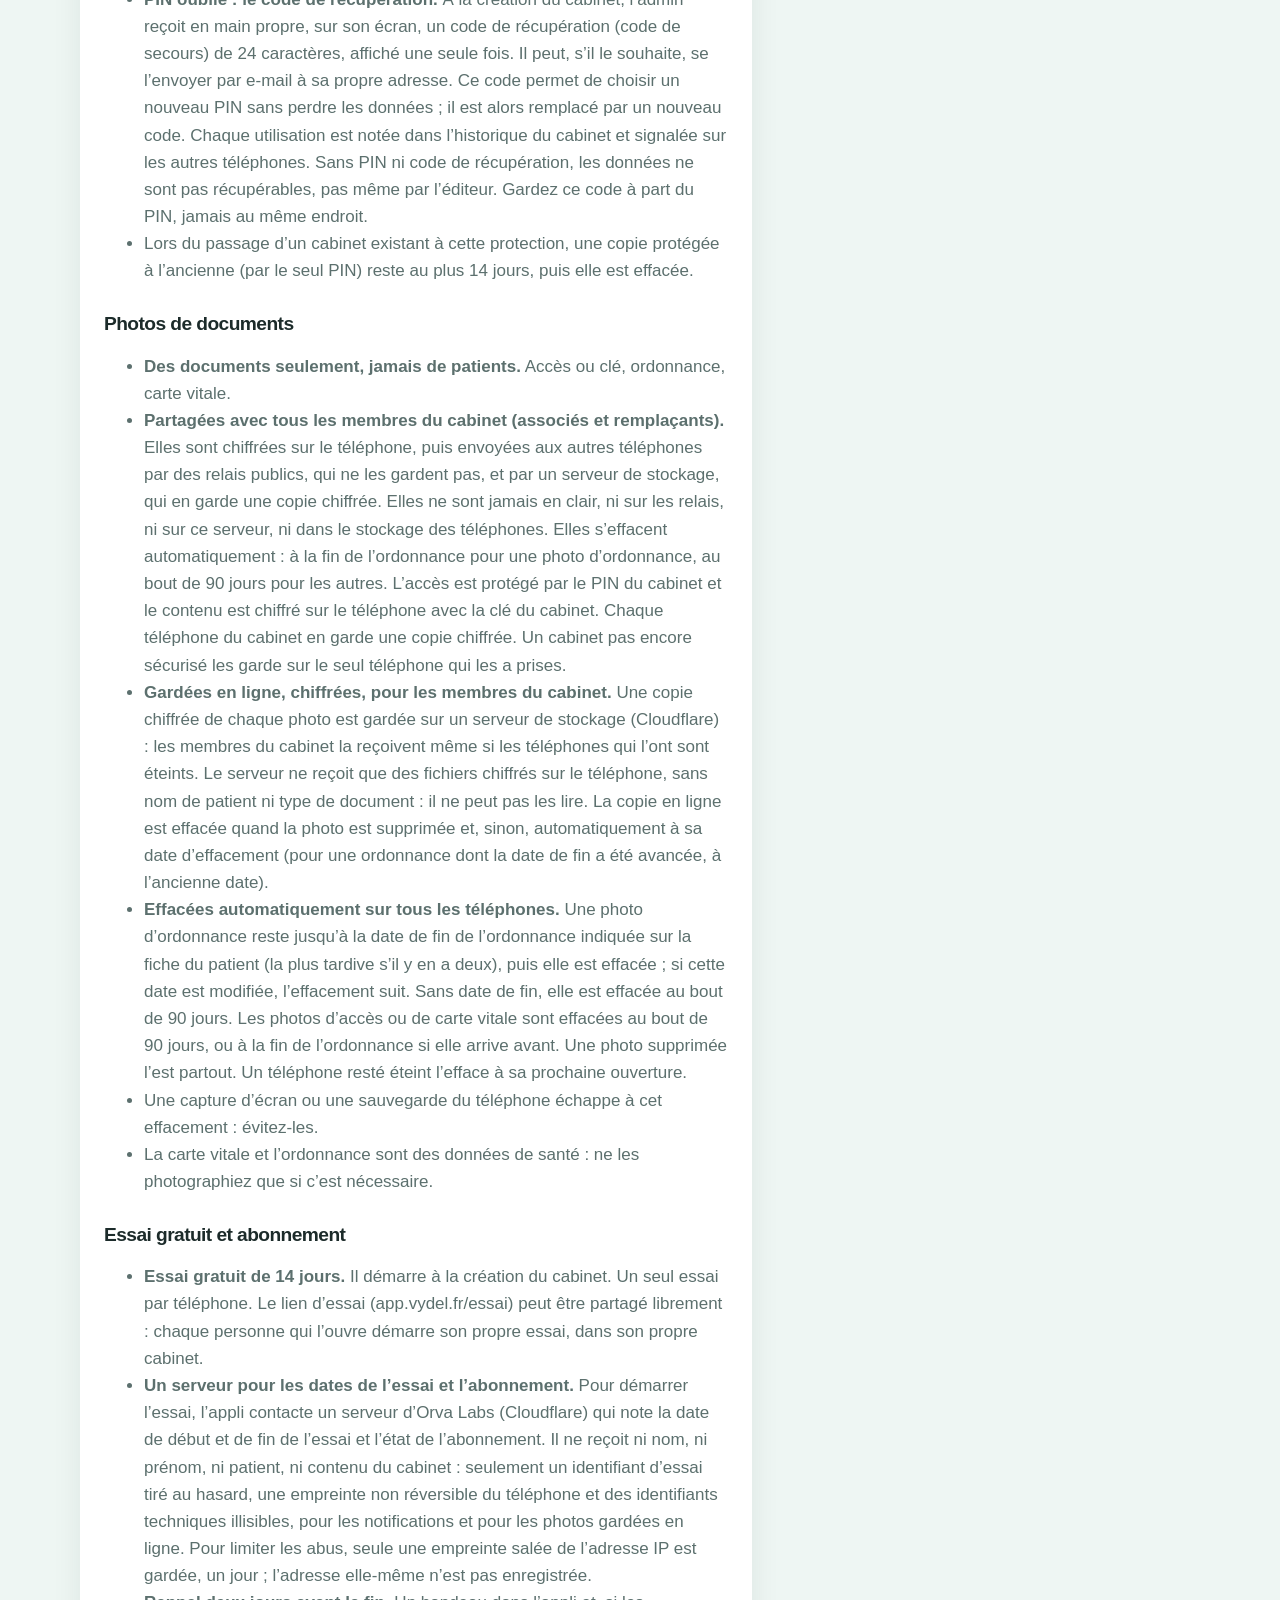
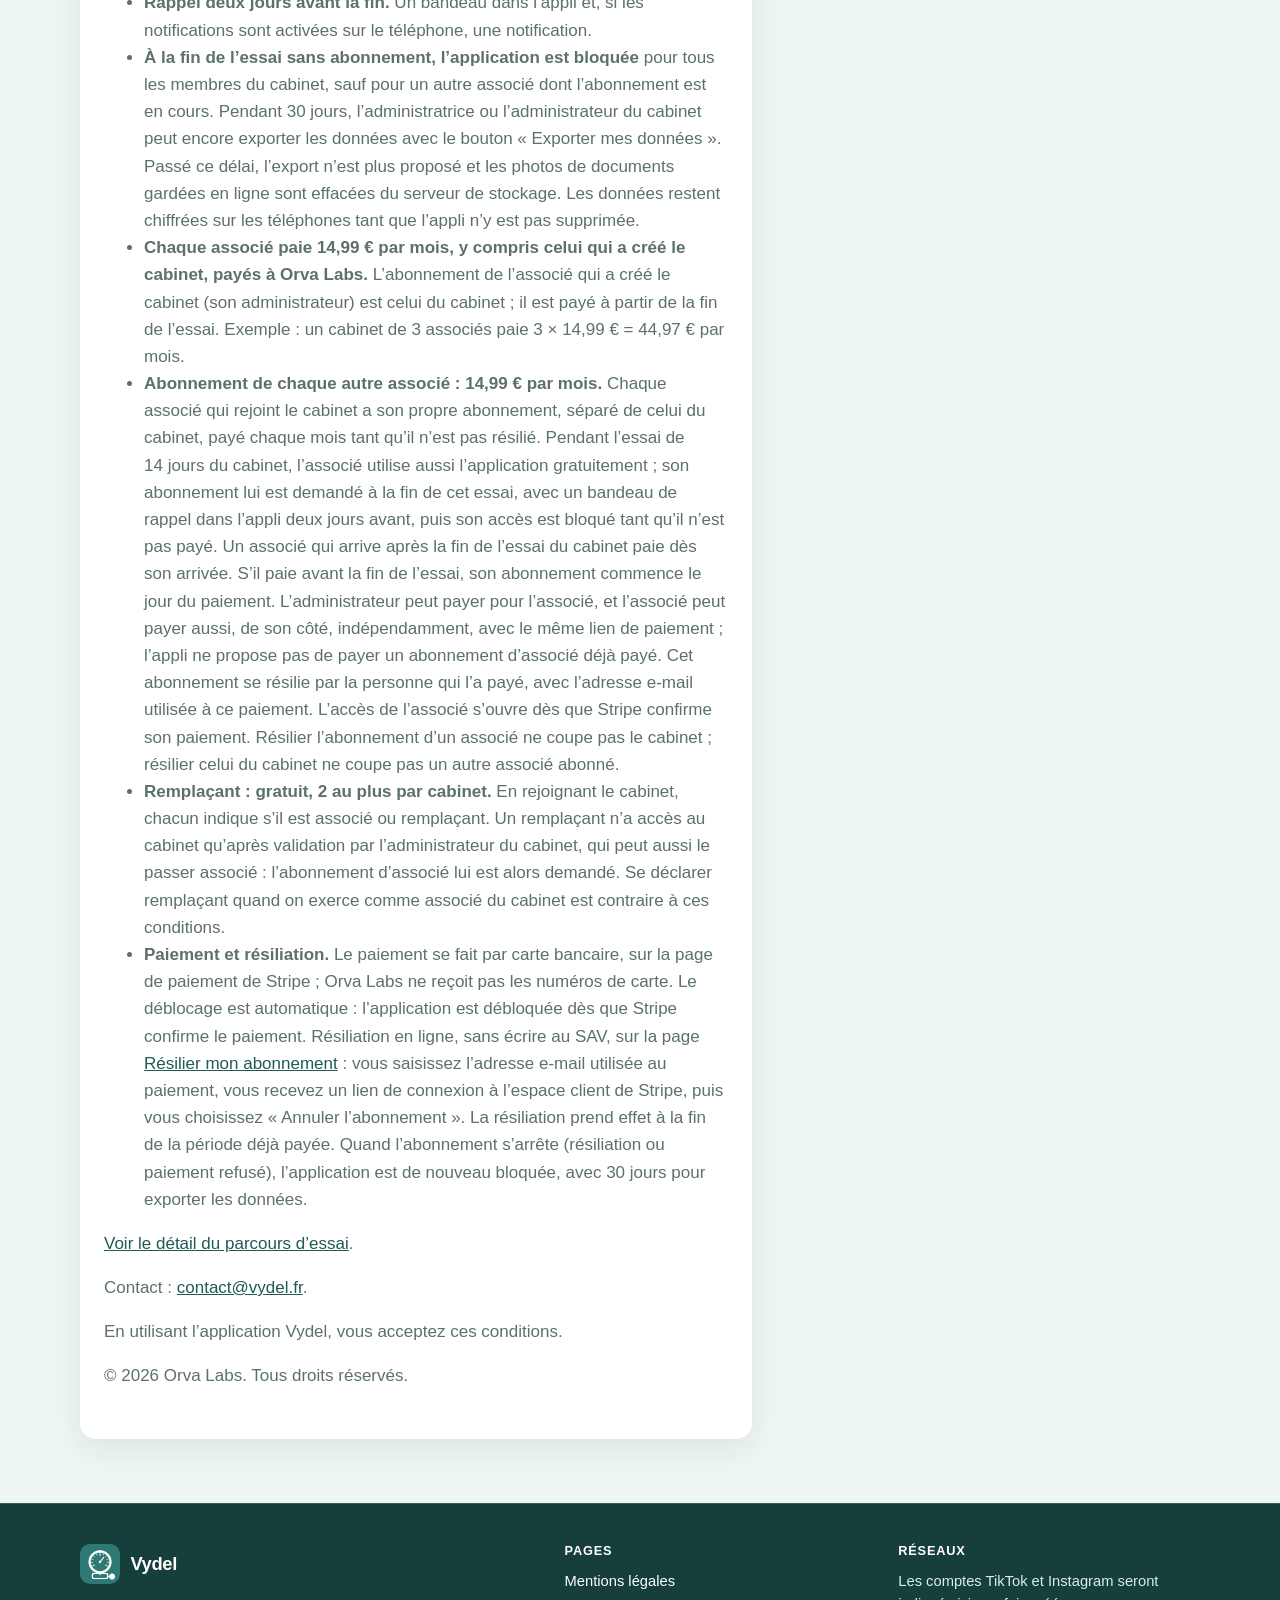
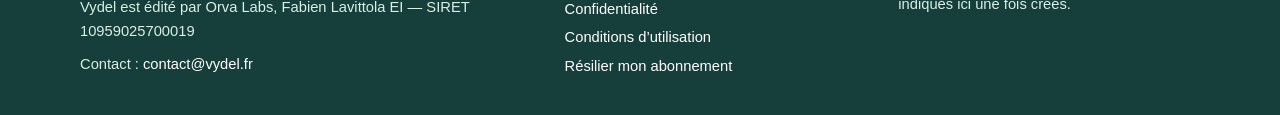
==== commit ec4a9df9: "Proposition (NON publiée, branche associe) : chaque associé paie 14,99 €/mois, y compris celui qui a" ====
--- a/cgu.html
+++ b/cgu.html
@@ -85,9 +85,9 @@
           <li id="cgu-essai-14"><strong>Essai gratuit de 14 jours.</strong> Il démarre à la création du cabinet. Un seul essai par téléphone. Le lien d’essai (app.vydel.fr/essai) peut être partagé librement : chaque personne qui l’ouvre démarre son propre essai, dans son propre cabinet.</li>
           <li id="cgu-essai-serveur"><strong>Un serveur pour les dates de l’essai et l’abonnement.</strong> Pour démarrer l’essai, l’appli contacte un serveur d’Orva Labs (Cloudflare) qui note la date de début et de fin de l’essai et l’état de l’abonnement. Il ne reçoit ni nom, ni prénom, ni patient, ni contenu du cabinet : seulement un identifiant d’essai tiré au hasard, une empreinte non réversible du téléphone et des identifiants techniques illisibles, pour les notifications et pour les photos gardées en ligne. Pour limiter les abus, seule une empreinte salée de l’adresse IP est gardée, un jour ; l’adresse elle-même n’est pas enregistrée.</li>
           <li id="cgu-essai-rappel"><strong>Rappel deux jours avant la fin.</strong> Un bandeau dans l’appli et, si les notifications sont activées sur le téléphone, une notification.</li>
-          <li id="cgu-essai-blocage"><strong>À la fin de l’essai sans abonnement, l’application est bloquée</strong> pour tous les membres du cabinet, sauf pour un associé dont l’abonnement est en cours. Pendant 30 jours, l’administratrice ou l’administrateur du cabinet peut encore exporter les données avec le bouton « Exporter mes données ». Passé ce délai, l’export n’est plus proposé et les photos de documents gardées en ligne sont effacées du serveur de stockage. Les données restent chiffrées sur les téléphones tant que l’appli n’y est pas supprimée.</li>
-          <li id="cgu-essai-abo"><strong>Abonnement du cabinet&nbsp;: 14,99&nbsp;€ par mois, payé à Orva Labs.</strong> Il est payé pour le cabinet, à partir de la fin de l’essai.</li>
-          <li id="cgu-essai-associe"><strong>Abonnement de chaque associé&nbsp;: 14,99&nbsp;€ par mois, en plus.</strong> Chaque associé qui rejoint le cabinet a son propre abonnement, séparé de celui du cabinet, payé chaque mois tant qu’il n’est pas résilié. L’accès de l’associé s’ouvre dès que Stripe confirme son paiement. Résilier l’abonnement d’un associé ne coupe pas le cabinet&nbsp;; résilier celui du cabinet ne coupe pas un associé abonné.</li>
+          <li id="cgu-essai-blocage"><strong>À la fin de l’essai sans abonnement, l’application est bloquée</strong> pour tous les membres du cabinet, sauf pour un autre associé dont l’abonnement est en cours. Pendant 30 jours, l’administratrice ou l’administrateur du cabinet peut encore exporter les données avec le bouton « Exporter mes données ». Passé ce délai, l’export n’est plus proposé et les photos de documents gardées en ligne sont effacées du serveur de stockage. Les données restent chiffrées sur les téléphones tant que l’appli n’y est pas supprimée.</li>
+          <li id="cgu-essai-abo"><strong>Chaque associé paie 14,99&nbsp;€ par mois, y compris celui qui a créé le cabinet, payés à Orva Labs.</strong> L’abonnement de l’associé qui a créé le cabinet (son administrateur) est celui du cabinet&nbsp;; il est payé à partir de la fin de l’essai. Exemple&nbsp;: un cabinet de 3 associés paie 3 × 14,99&nbsp;€ = 44,97&nbsp;€ par mois.</li>
+          <li id="cgu-essai-associe"><strong>Abonnement de chaque autre associé&nbsp;: 14,99&nbsp;€ par mois.</strong> Chaque associé qui rejoint le cabinet a son propre abonnement, séparé de celui du cabinet, payé chaque mois tant qu’il n’est pas résilié. Pendant l’essai de 14&nbsp;jours du cabinet, l’associé utilise aussi l’application gratuitement&nbsp;; son abonnement lui est demandé à la fin de cet essai, avec un bandeau de rappel dans l’appli deux jours avant, puis son accès est bloqué tant qu’il n’est pas payé. Un associé qui arrive après la fin de l’essai du cabinet paie dès son arrivée. S’il paie avant la fin de l’essai, son abonnement commence le jour du paiement. L’administrateur peut payer pour l’associé, et l’associé peut payer aussi, de son côté, indépendamment, avec le même lien de paiement&nbsp;; l’appli ne propose pas de payer un abonnement d’associé déjà payé. Cet abonnement se résilie par la personne qui l’a payé, avec l’adresse e-mail utilisée à ce paiement. L’accès de l’associé s’ouvre dès que Stripe confirme son paiement. Résilier l’abonnement d’un associé ne coupe pas le cabinet&nbsp;; résilier celui du cabinet ne coupe pas un autre associé abonné.</li>
           <li id="cgu-essai-remplacant"><strong>Remplaçant&nbsp;: gratuit, 2 au plus par cabinet.</strong> En rejoignant le cabinet, chacun indique s’il est associé ou remplaçant. Un remplaçant n’a accès au cabinet qu’après validation par l’administrateur du cabinet, qui peut aussi le passer associé&nbsp;: l’abonnement d’associé lui est alors demandé. Se déclarer remplaçant quand on exerce comme associé du cabinet est contraire à ces conditions.</li>
           <li id="cgu-essai-paiement"><strong>Paiement et résiliation.</strong> Le paiement se fait par carte bancaire, sur la page de paiement de Stripe ; Orva Labs ne reçoit pas les numéros de carte. Le déblocage est automatique&nbsp;: l’application est débloquée dès que Stripe confirme le paiement. Résiliation en ligne, sans écrire au SAV, sur la page <a href="resilier.html">Résilier mon abonnement</a>&nbsp;: vous saisissez l’adresse e-mail utilisée au paiement, vous recevez un lien de connexion à l’espace client de Stripe, puis vous choisissez «&nbsp;Annuler l’abonnement&nbsp;». La résiliation prend effet à la fin de la période déjà payée. Quand l’abonnement s’arrête (résiliation ou paiement refusé), l’application est de nouveau bloquée, avec 30&nbsp;jours pour exporter les données.</li>
         </ul>
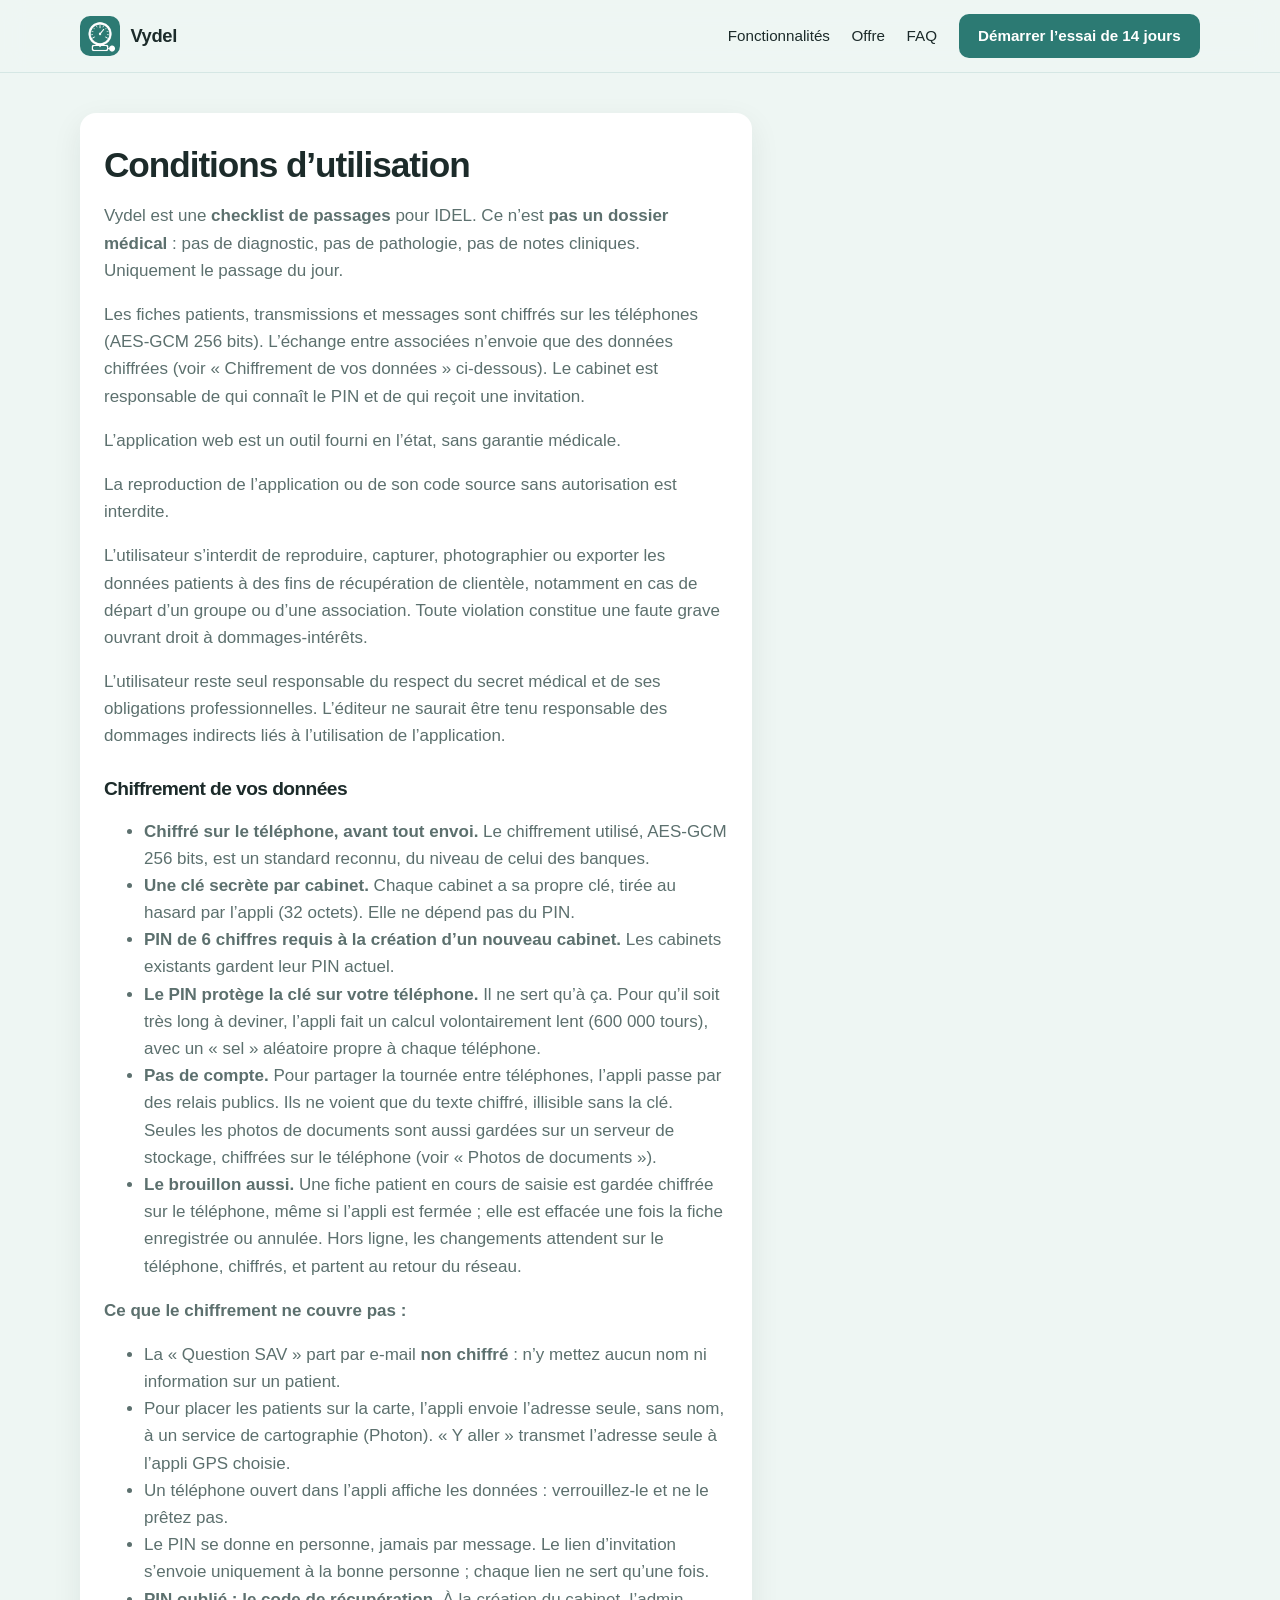
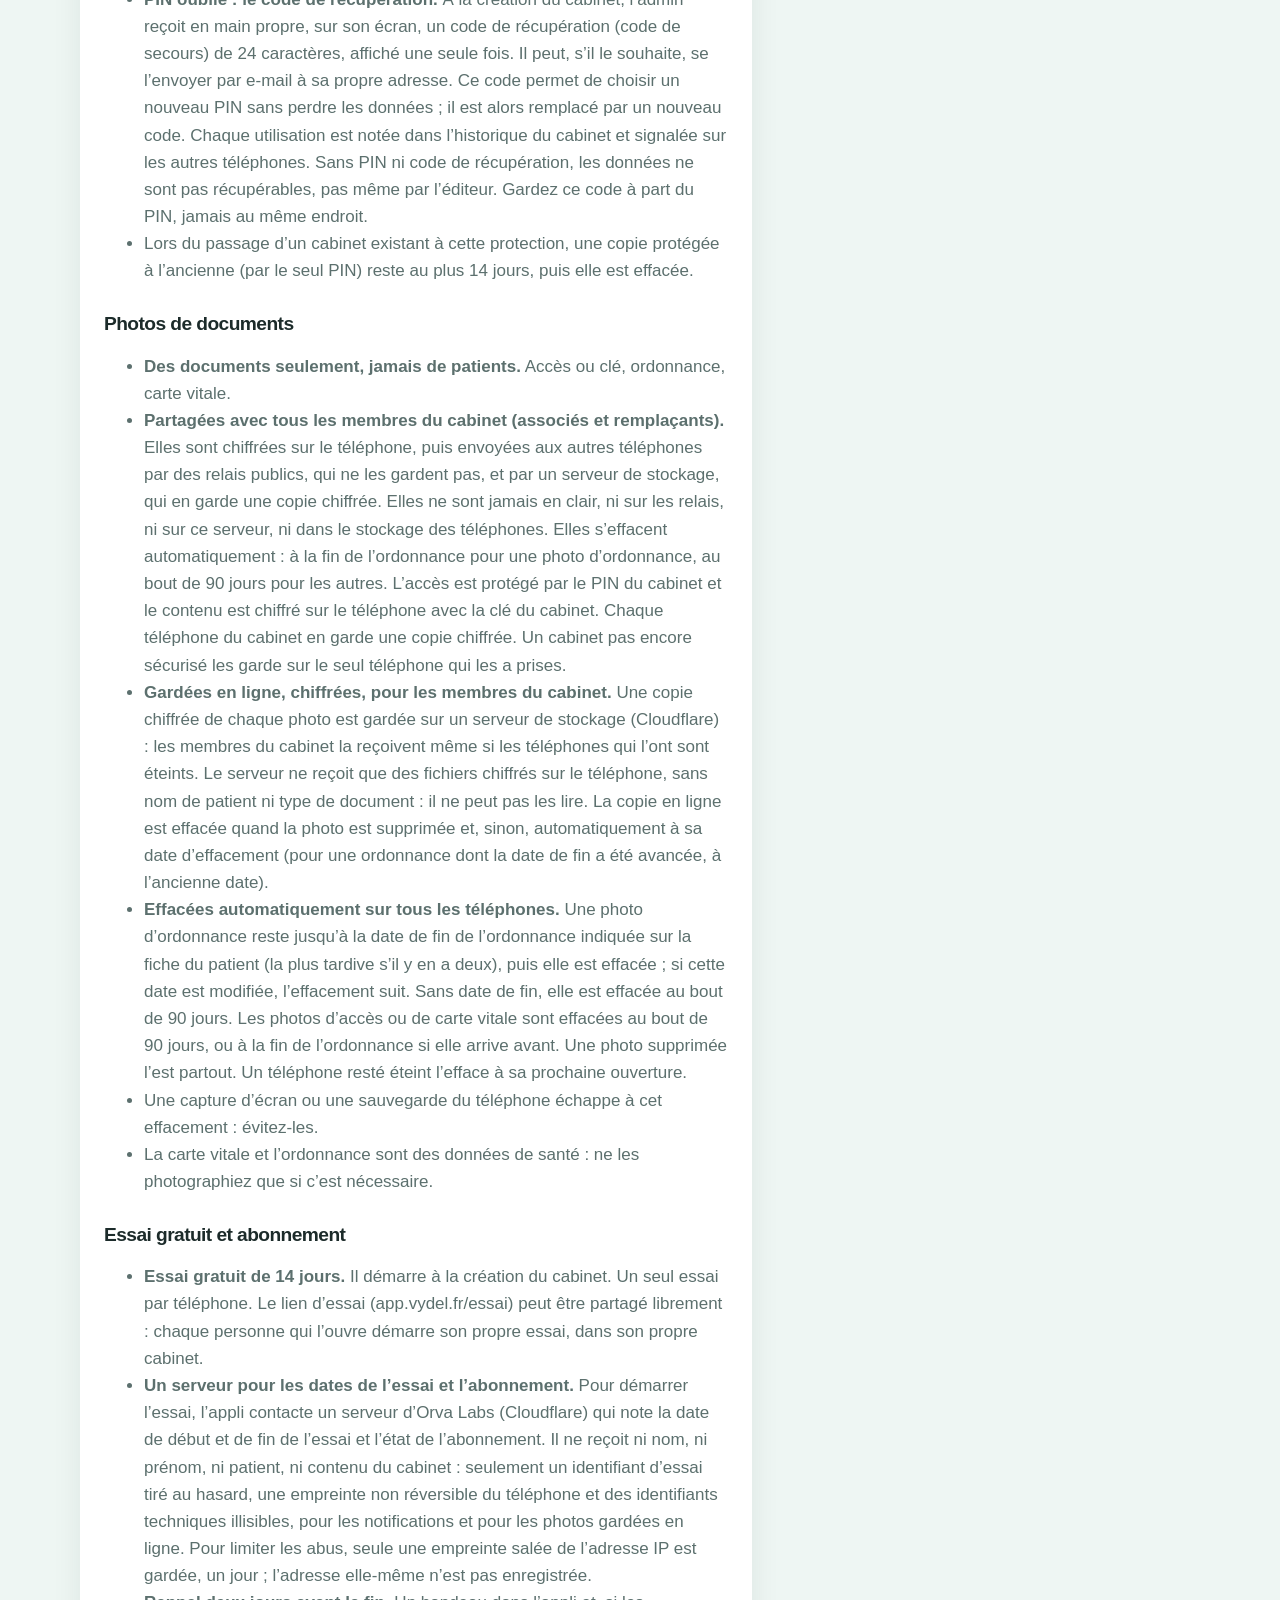
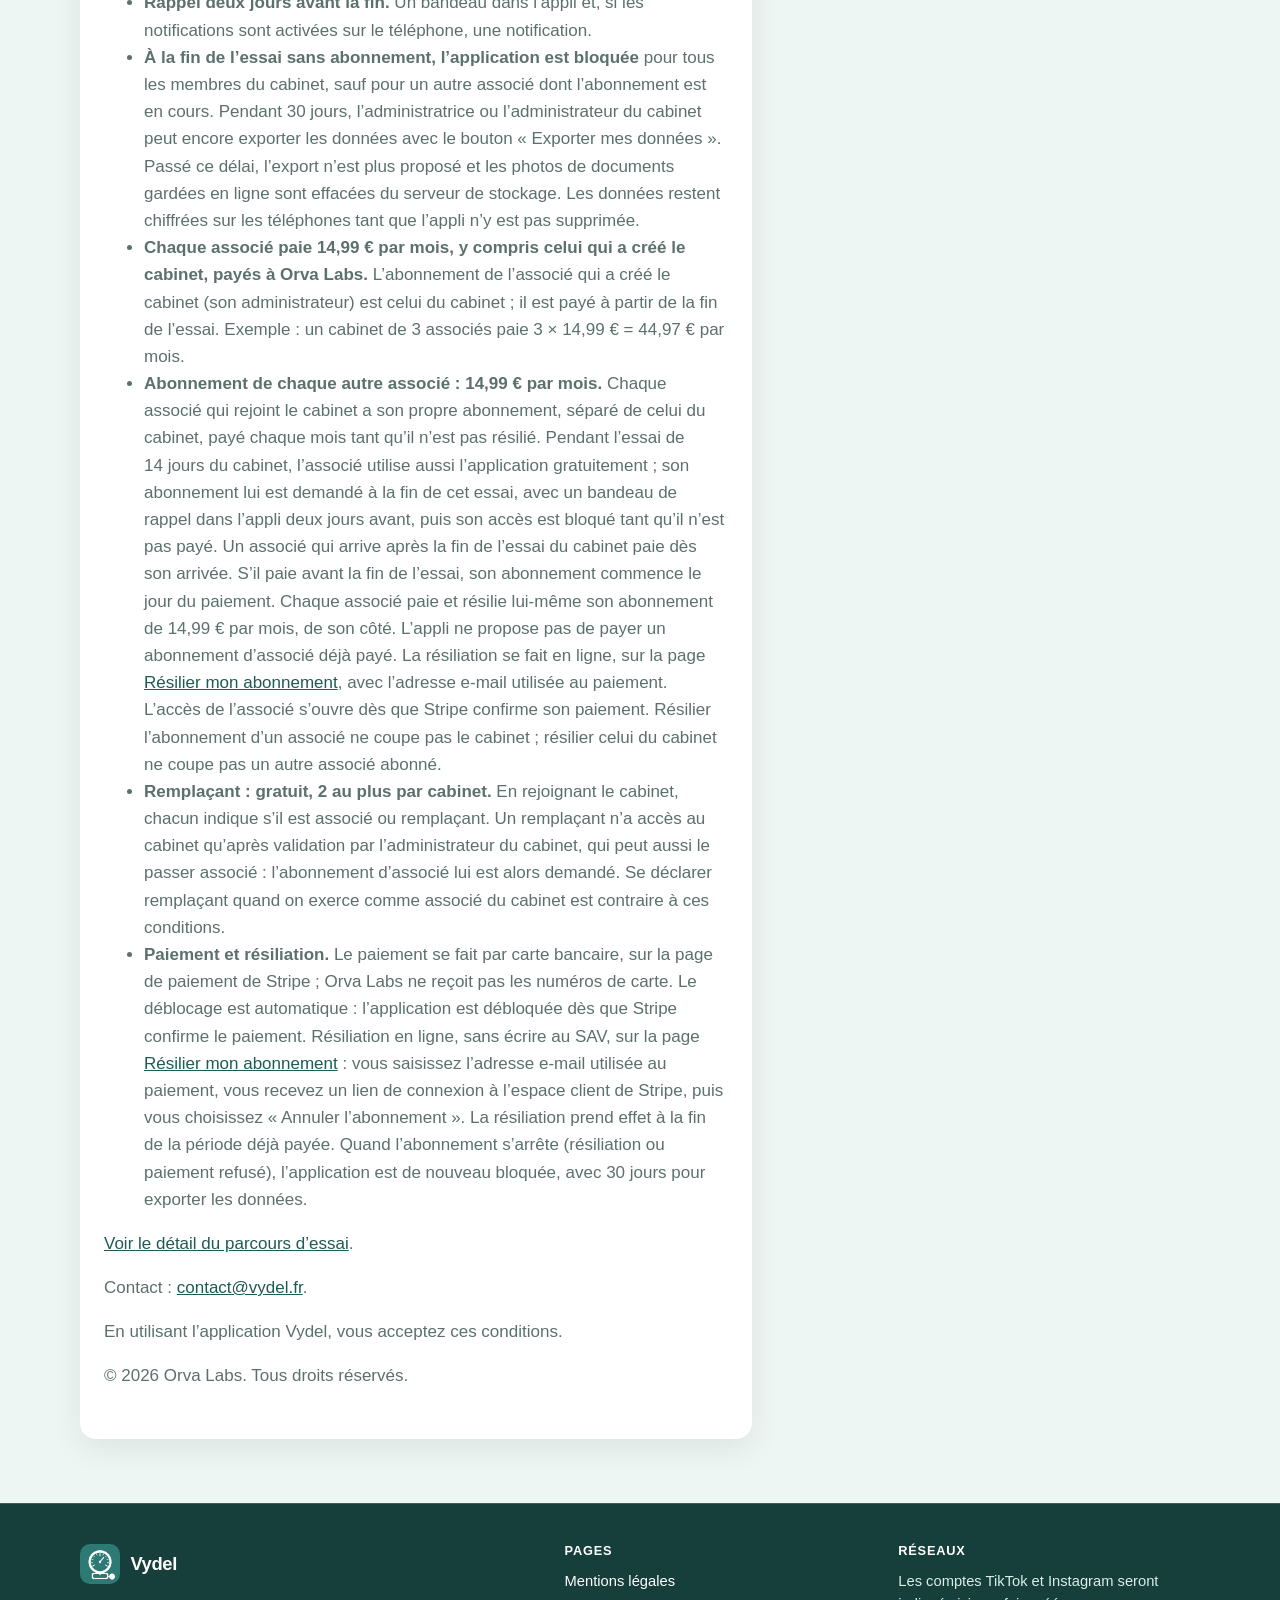
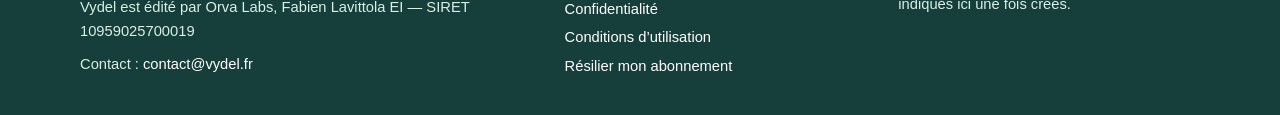
==== commit a730678b: "Proposition (NON publiée, branche associe) : chaque associé paie et résilie lui-même son abonnement " ====
--- a/cgu.html
+++ b/cgu.html
@@ -87,7 +87,7 @@
           <li id="cgu-essai-rappel"><strong>Rappel deux jours avant la fin.</strong> Un bandeau dans l’appli et, si les notifications sont activées sur le téléphone, une notification.</li>
           <li id="cgu-essai-blocage"><strong>À la fin de l’essai sans abonnement, l’application est bloquée</strong> pour tous les membres du cabinet, sauf pour un autre associé dont l’abonnement est en cours. Pendant 30 jours, l’administratrice ou l’administrateur du cabinet peut encore exporter les données avec le bouton « Exporter mes données ». Passé ce délai, l’export n’est plus proposé et les photos de documents gardées en ligne sont effacées du serveur de stockage. Les données restent chiffrées sur les téléphones tant que l’appli n’y est pas supprimée.</li>
           <li id="cgu-essai-abo"><strong>Chaque associé paie 14,99&nbsp;€ par mois, y compris celui qui a créé le cabinet, payés à Orva Labs.</strong> L’abonnement de l’associé qui a créé le cabinet (son administrateur) est celui du cabinet&nbsp;; il est payé à partir de la fin de l’essai. Exemple&nbsp;: un cabinet de 3 associés paie 3 × 14,99&nbsp;€ = 44,97&nbsp;€ par mois.</li>
-          <li id="cgu-essai-associe"><strong>Abonnement de chaque autre associé&nbsp;: 14,99&nbsp;€ par mois.</strong> Chaque associé qui rejoint le cabinet a son propre abonnement, séparé de celui du cabinet, payé chaque mois tant qu’il n’est pas résilié. Pendant l’essai de 14&nbsp;jours du cabinet, l’associé utilise aussi l’application gratuitement&nbsp;; son abonnement lui est demandé à la fin de cet essai, avec un bandeau de rappel dans l’appli deux jours avant, puis son accès est bloqué tant qu’il n’est pas payé. Un associé qui arrive après la fin de l’essai du cabinet paie dès son arrivée. S’il paie avant la fin de l’essai, son abonnement commence le jour du paiement. L’administrateur peut payer pour l’associé, et l’associé peut payer aussi, de son côté, indépendamment, avec le même lien de paiement&nbsp;; l’appli ne propose pas de payer un abonnement d’associé déjà payé. Cet abonnement se résilie par la personne qui l’a payé, avec l’adresse e-mail utilisée à ce paiement. L’accès de l’associé s’ouvre dès que Stripe confirme son paiement. Résilier l’abonnement d’un associé ne coupe pas le cabinet&nbsp;; résilier celui du cabinet ne coupe pas un autre associé abonné.</li>
+          <li id="cgu-essai-associe"><strong>Abonnement de chaque autre associé&nbsp;: 14,99&nbsp;€ par mois.</strong> Chaque associé qui rejoint le cabinet a son propre abonnement, séparé de celui du cabinet, payé chaque mois tant qu’il n’est pas résilié. Pendant l’essai de 14&nbsp;jours du cabinet, l’associé utilise aussi l’application gratuitement&nbsp;; son abonnement lui est demandé à la fin de cet essai, avec un bandeau de rappel dans l’appli deux jours avant, puis son accès est bloqué tant qu’il n’est pas payé. Un associé qui arrive après la fin de l’essai du cabinet paie dès son arrivée. S’il paie avant la fin de l’essai, son abonnement commence le jour du paiement. Chaque associé paie et résilie lui-même son abonnement de 14,99&nbsp;€ par mois, de son côté. L’appli ne propose pas de payer un abonnement d’associé déjà payé. La résiliation se fait en ligne, sur la page <a href="resilier.html">Résilier mon abonnement</a>, avec l’adresse e-mail utilisée au paiement. L’accès de l’associé s’ouvre dès que Stripe confirme son paiement. Résilier l’abonnement d’un associé ne coupe pas le cabinet&nbsp;; résilier celui du cabinet ne coupe pas un autre associé abonné.</li>
           <li id="cgu-essai-remplacant"><strong>Remplaçant&nbsp;: gratuit, 2 au plus par cabinet.</strong> En rejoignant le cabinet, chacun indique s’il est associé ou remplaçant. Un remplaçant n’a accès au cabinet qu’après validation par l’administrateur du cabinet, qui peut aussi le passer associé&nbsp;: l’abonnement d’associé lui est alors demandé. Se déclarer remplaçant quand on exerce comme associé du cabinet est contraire à ces conditions.</li>
           <li id="cgu-essai-paiement"><strong>Paiement et résiliation.</strong> Le paiement se fait par carte bancaire, sur la page de paiement de Stripe ; Orva Labs ne reçoit pas les numéros de carte. Le déblocage est automatique&nbsp;: l’application est débloquée dès que Stripe confirme le paiement. Résiliation en ligne, sans écrire au SAV, sur la page <a href="resilier.html">Résilier mon abonnement</a>&nbsp;: vous saisissez l’adresse e-mail utilisée au paiement, vous recevez un lien de connexion à l’espace client de Stripe, puis vous choisissez «&nbsp;Annuler l’abonnement&nbsp;». La résiliation prend effet à la fin de la période déjà payée. Quand l’abonnement s’arrête (résiliation ou paiement refusé), l’application est de nouveau bloquée, avec 30&nbsp;jours pour exporter les données.</li>
         </ul>
